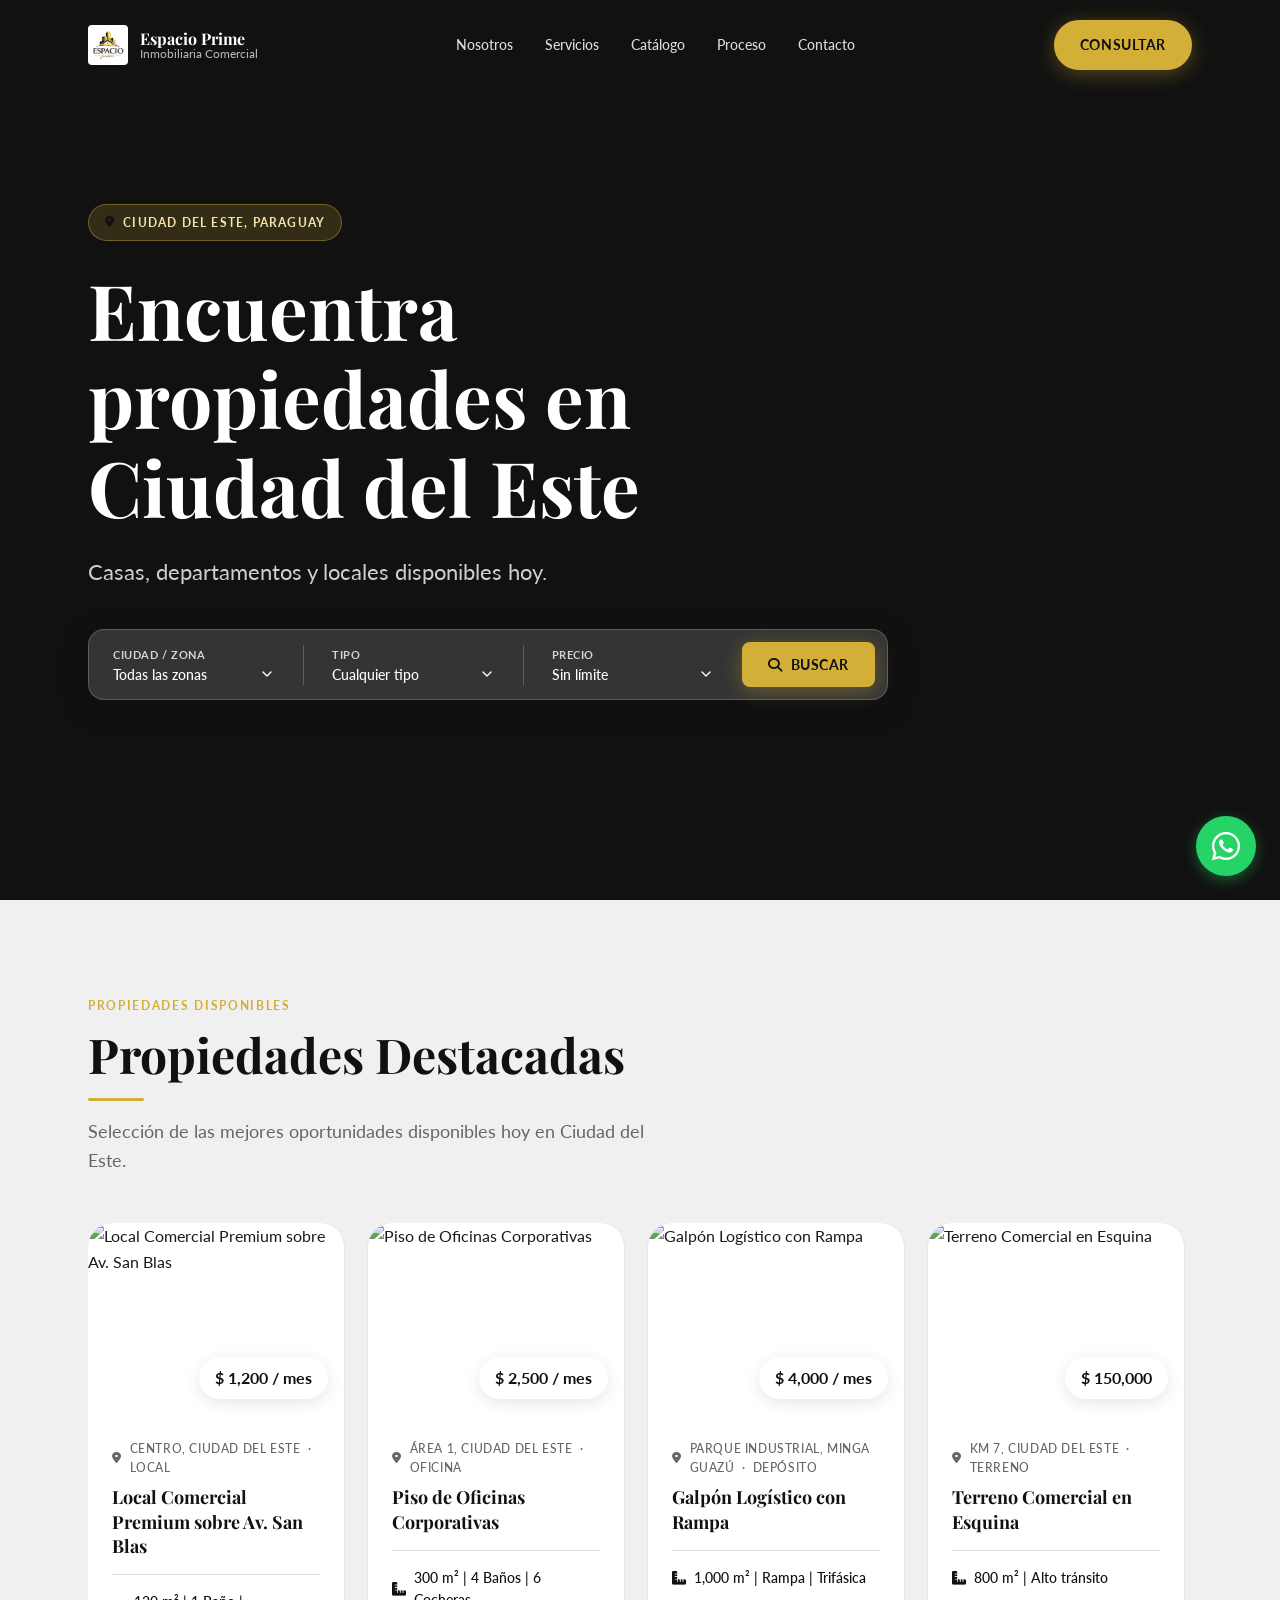
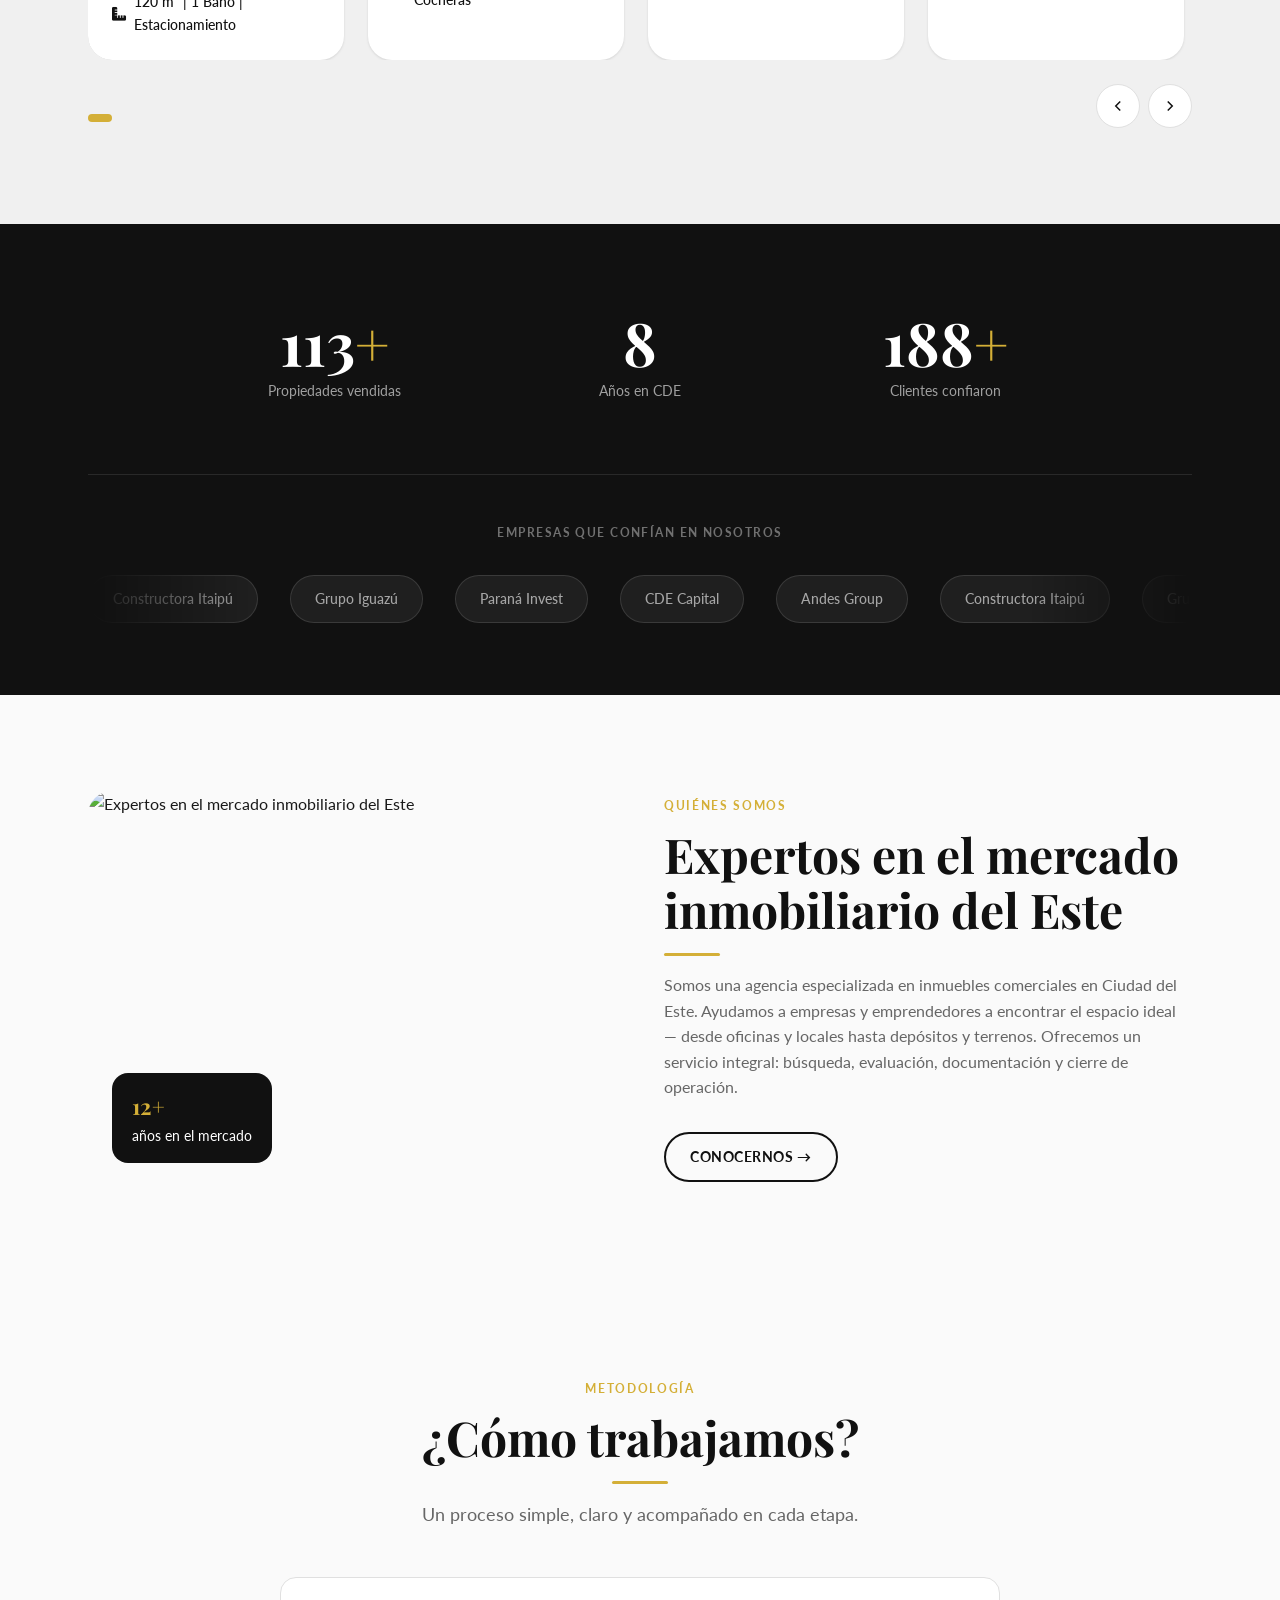
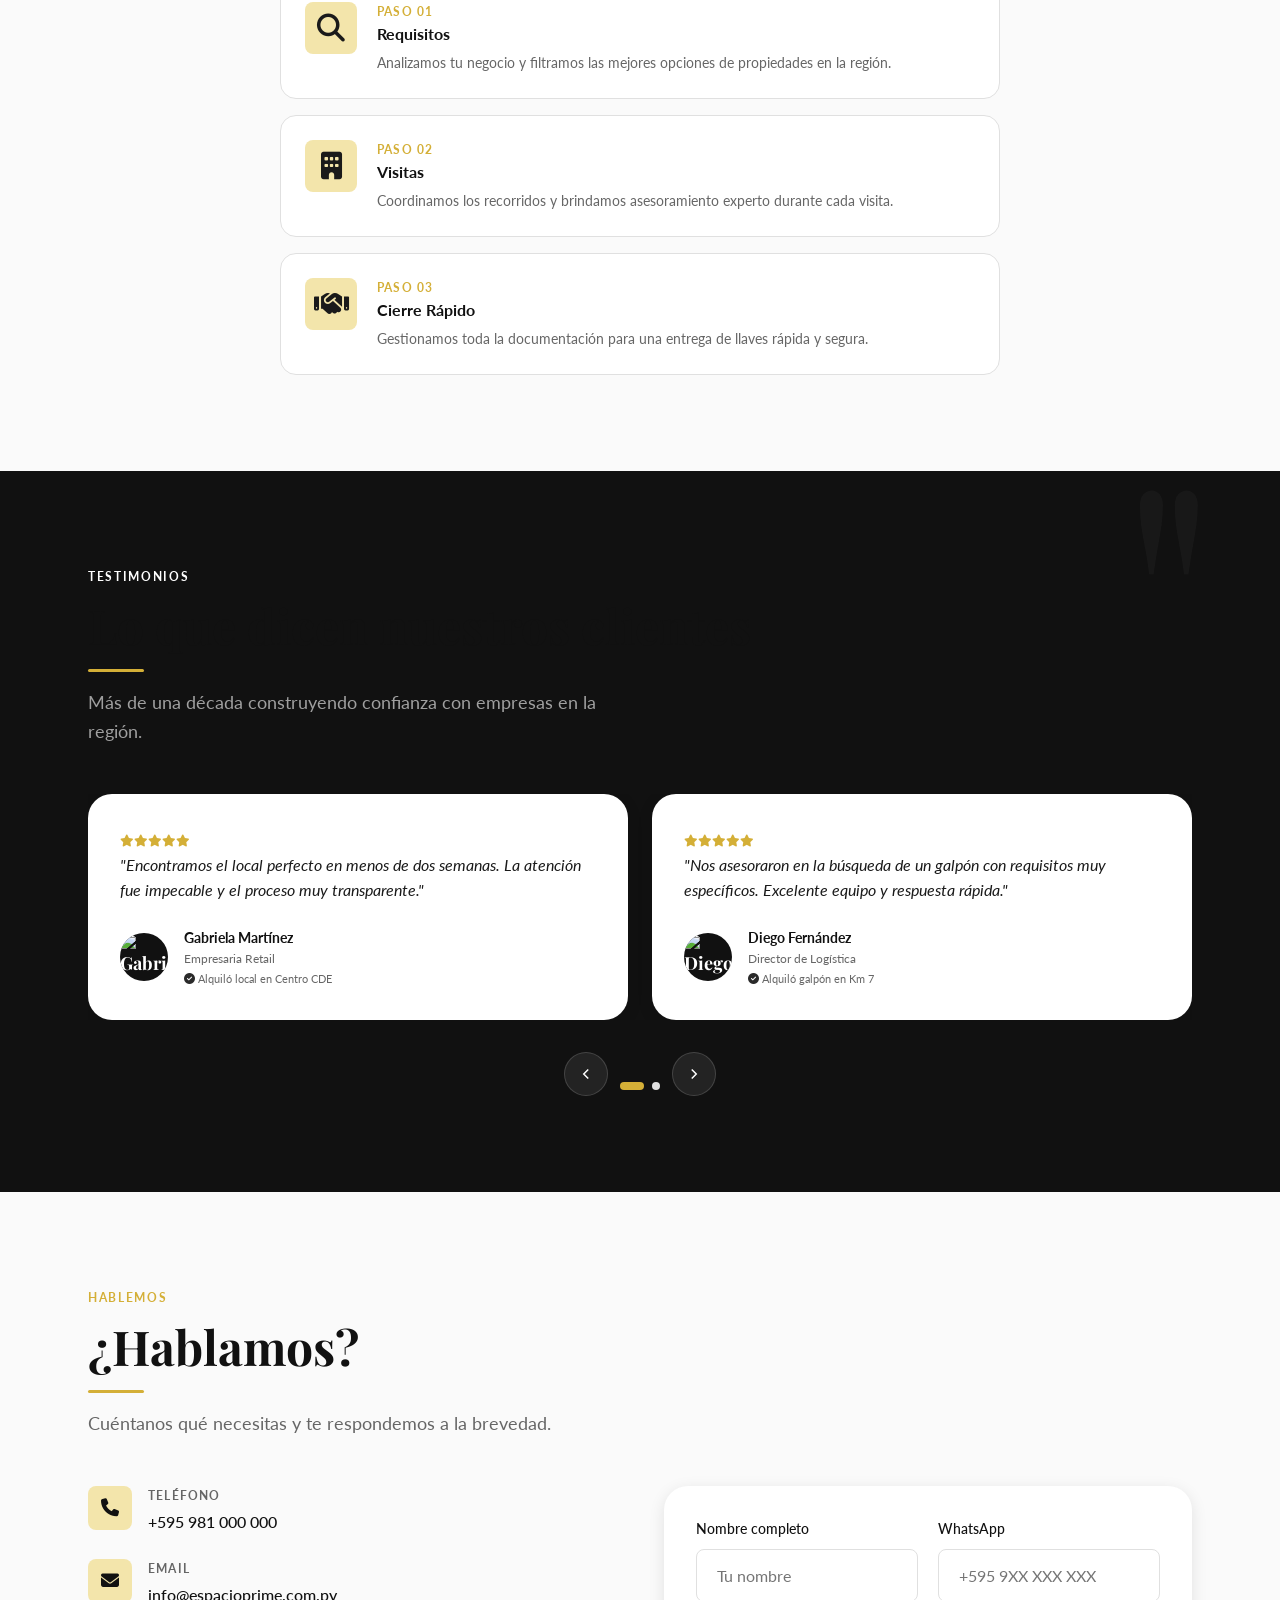
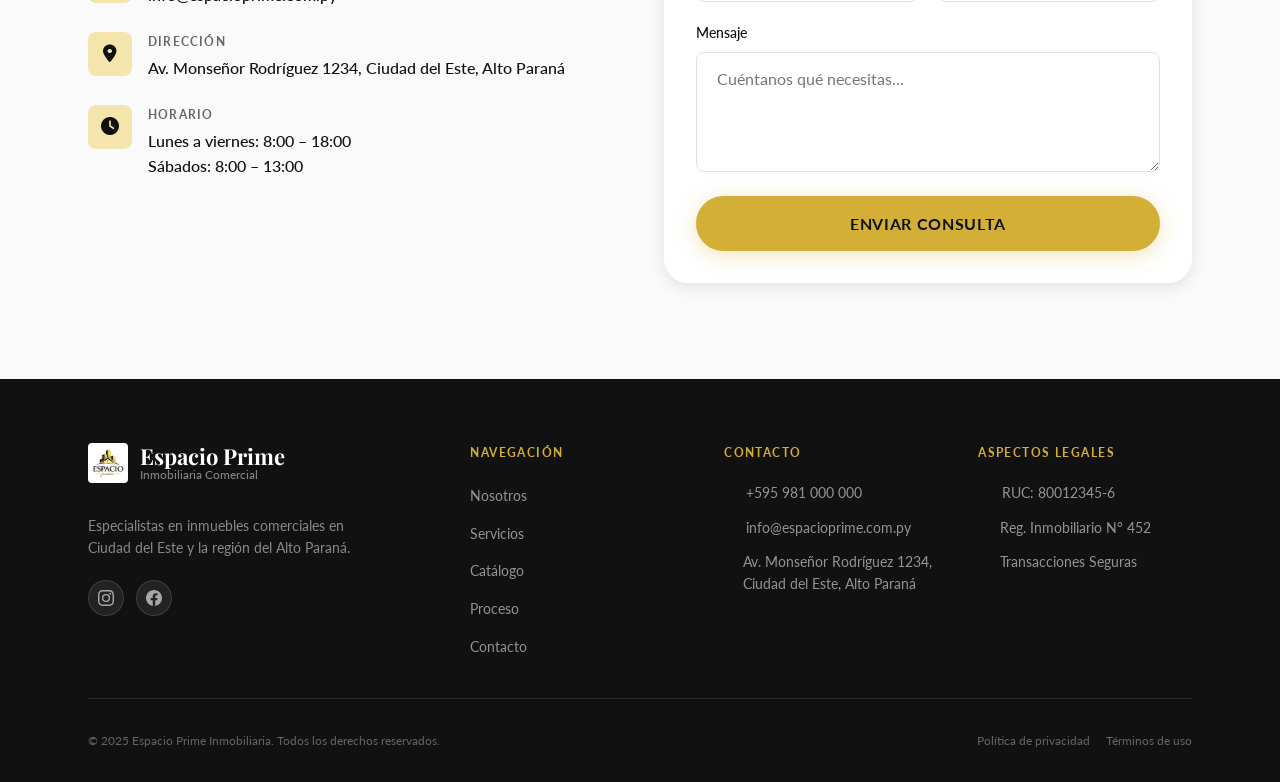
==== index.html @ d2f8a08f "." ====
<!DOCTYPE html>
<html lang="es">

<head>
  <meta charset="UTF-8">
  <meta name="viewport" content="width=device-width, initial-scale=1.0">
  <meta name="description"
    content="Inmobiliaria comercial en Ciudad del Este. Alquiler, venta y asesoría de propiedades comerciales.">
  <meta property="og:type" content="website">
  <meta property="og:locale" content="es_PY">

  <title>Inmobiliaria — Ciudad del Este</title>

  <!-- Styles -->
  <link rel="stylesheet"
    href="https://fonts.googleapis.com/css2?family=Playfair+Display:ital,wght@0,400;0,600;0,700;1,400&family=Lato:wght@300;400;700&display=swap">
  <link rel="stylesheet" href="assets/css/variables.css">
  <link rel="stylesheet" href="assets/css/base.css">
  <link rel="stylesheet" href="assets/css/components.css">
  <link rel="stylesheet" href="assets/css/sections.css">
  <link rel="stylesheet" href="assets/css/responsive.css">
  <!-- Font Awesome -->
  <link rel="stylesheet" href="https://cdnjs.cloudflare.com/ajax/libs/font-awesome/6.4.0/css/all.min.css"
    integrity="sha512-iecdLmaskl7CVkqkXNQ/ZH/XLlvWZOJyj7Yy7tcenmpD1ypASozpmT/E0iPtmFIB46ZmdtAc9eNBvH0H/ZpiBw=="
    crossorigin="anonymous" referrerpolicy="no-referrer" />

</head>

<body>

  <!-- ════════════════════════════════════════
       NAVBAR
       ════════════════════════════════════════ -->
  <header class="navbar" role="banner">
    <div class="container">
      <nav class="navbar__inner" aria-label="Navegación principal">

        <!-- Logo -->
        <a href="index.html" class="navbar__logo" aria-label="Inicio">
          <div class="navbar__logo-mark" data-brand-logo-mark>E</div>
          <div class="navbar__logo-text">
            <span class="navbar__logo-name" data-brand-name>Espacio Prime</span>
            <span class="navbar__logo-tagline" data-brand-tagline>Inmobiliaria Comercial</span>
          </div>
        </a>

        <!-- Desktop links (populated by JS) -->
        <div class="navbar__links" data-nav-links aria-label="Menú"></div>

        <!-- Desktop CTA -->
        <a href="#contacto" class="btn btn-primary navbar__cta" data-nav-cta>
          Consultar
        </a>

        <!-- Hamburger -->
        <button class="navbar__hamburger" aria-label="Abrir menú" aria-expanded="false">
          <span></span>
          <span></span>
          <span></span>
        </button>

      </nav>

      <!-- Mobile menu (populated by JS) -->
      <div class="navbar__mobile" data-nav-mobile role="menu"></div>
    </div>
  </header>


  <!-- ════════════════════════════════════════
       HERO
       ════════════════════════════════════════ -->
  <section class="hero" id="inicio" aria-label="Hero">
    <div class="hero__bg" data-hero-bg></div>
    <div class="hero__overlay"></div>

    <div class="container hero__inner">
      <span class="hero__eyebrow">
        <i class="fas fa-map-marker-alt icon-primary"></i> Ciudad del Este, Paraguay
      </span>
      <h1 class="hero__title" data-hero-headline>
        Propiedades para hacer crecer tu negocio
      </h1>
      <p class="hero__subtitle" data-hero-subtitle>
        Alquiler, venta y asesoría de inmuebles comerciales en Ciudad del Este y la región.
      </p>
      <div class="hero-search-wrapper"
        style="opacity: 0; transform: translateY(30px); animation: heroFadeUp 0.8s var(--ease-out) 0.9s forwards;">

        <!-- Search Box -->
        <form class="hero-search" action="#catalogo">
          <div class="hero-search__group">
            <label for="search-city">Ciudad / Zona</label>
            <select id="search-city" name="city">
              <option value="">Todas las zonas</option>
              <option value="centro">Centro CDE</option>
              <option value="area1">Área 1</option>
              <option value="parana">Paraná Country</option>
            </select>
          </div>
          <div class="hero-search__divider"></div>
          <div class="hero-search__group">
            <label for="search-type">Tipo</label>
            <select id="search-type" name="type">
              <option value="">Cualquier tipo</option>
              <option value="casa">Casas</option>
              <option value="departamento">Departamentos</option>
              <option value="local">Locales</option>
            </select>
          </div>
          <div class="hero-search__divider"></div>
          <div class="hero-search__group">
            <label for="search-price">Precio</label>
            <select id="search-price" name="price">
              <option value="">Sin límite</option>
              <option value="1000">Hasta $1,000</option>
              <option value="5000">Hasta $5,000</option>
            </select>
          </div>
          <button type="submit" class="btn btn-primary hero-search__btn">
            <i class="fas fa-search"></i> Buscar
          </button>
        </form>
      </div>
    </div>

  </section>


  <!-- ════════════════════════════════════════
       CATÁLOGO
       ════════════════════════════════════════ -->
  <section class="section catalog-section" id="catalogo" aria-labelledby="catalog-title">
    <div class="container">

      <div class="section-header" data-reveal>
        <span class="section-eyebrow">Propiedades disponibles</span>
        <h2 id="catalog-title" data-catalog-title>Catálogo de propiedades</h2>
        <div class="divider"></div>
        <p class="section-subtitle" data-catalog-subtitle></p>
      </div>

      <div class="catalog-carousel">
        <div class="catalog-track-wrap">
          <div class="catalog-track" data-catalog-track>
            <!-- Cards injected by JS -->
          </div>
        </div>

        <div class="catalog-nav">
          <div class="carousel-dots" data-catalog-dots></div>
          <div style="display:flex;gap:0.5rem;">
            <button class="carousel-btn" data-catalog-prev aria-label="Anterior">
              <svg viewBox="0 0 24 24" fill="none" stroke="currentColor" stroke-width="2">
                <path d="M15 18l-6-6 6-6" />
              </svg>
            </button>
            <button class="carousel-btn" data-catalog-next aria-label="Siguiente">
              <svg viewBox="0 0 24 24" fill="none" stroke="currentColor" stroke-width="2">
                <path d="M9 18l6-6-6-6" />
              </svg>
            </button>
          </div>
        </div>
      </div>

    </div>
  </section>

  <!-- ════════════════════════════════════════
       STATS + PARTNERS
       ════════════════════════════════════════ -->
  <section class="stats-section" id="stats" aria-label="Estadísticas">
    <div class="container">

      <!-- Stats grid (populated by JS) -->
      <div class="stats-grid" data-stats-grid></div>

      <div class="stats-divider"></div>

      <!-- Partners -->
      <p class="partners-label">Empresas que confían en nosotros</p>
      <div class="partners-wrapper">
        <div class="partners-row" data-partners-row></div>
      </div>

    </div>
  </section>


  <!-- ════════════════════════════════════════
       NOSOTROS
       ════════════════════════════════════════ -->
  <section class="section about-section" id="nosotros" aria-labelledby="about-title">
    <div class="container">
      <div class="about-grid">

        <!-- Image -->
        <div data-reveal="fade-left">
          <div class="about__image-wrap">
            <img src="" alt="Oficina Espacio Prime" class="about__image" data-about-image loading="lazy">
            <div class="about__image-badge">
              <strong data-stat-years>12+</strong>
              años en el mercado
            </div>
          </div>
        </div>

        <!-- Content -->
        <div class="about__content" data-reveal="fade-right">
          <span class="section-eyebrow">Quiénes somos</span>
          <h2 id="about-title" data-about-title>Expertos en el mercado inmobiliario del Este</h2>
          <div class="divider"></div>
          <p class="about__body" data-about-body></p>
          <a href="#contacto" class="btn btn-ghost">Conocernos →</a>
        </div>

      </div>
    </div>
  </section>



  <!-- ════════════════════════════════════════
       PROCESO
       ════════════════════════════════════════ -->
  <section class="section process-section" id="proceso" aria-labelledby="process-title">
    <div class="container">

      <div class="section-header section-header--center" data-reveal>
        <span class="section-eyebrow">Metodología</span>
        <h2 id="process-title" data-process-title>¿Cómo trabajamos?</h2>
        <div class="divider"></div>
        <p class="section-subtitle" data-process-subtitle></p>
      </div>

      <!-- Steps grid (populated by JS) -->
      <div class="process-grid" data-process-grid></div>

    </div>
  </section>


  <!-- ════════════════════════════════════════
       TESTIMONIOS
       ════════════════════════════════════════ -->
  <section class="section testimonials-section" id="testimonios" aria-labelledby="testimonials-title">
    <div class="container">

      <div class="section-header" data-reveal>
        <span class="section-eyebrow">Testimonios</span>
        <h2 id="testimonials-title">Lo que dicen nuestros clientes</h2>
        <div class="divider"></div>
        <p class="section-subtitle" style="color:rgba(255,255,255,0.6);">Más de una década construyendo confianza con
          empresas en la región.</p>
      </div>

      <div class="testimonials-track-wrap">
        <div class="testimonials-track" data-testimonials-track>
          <!-- Cards injected by JS -->
        </div>
      </div>

      <div class="testimonials-nav">
        <button class="carousel-btn" data-testimonials-prev aria-label="Anterior">
          <svg viewBox="0 0 24 24" fill="none" stroke="currentColor" stroke-width="2">
            <path d="M15 18l-6-6 6-6" />
          </svg>
        </button>
        <div class="carousel-dots" data-testimonials-dots></div>
        <button class="carousel-btn" data-testimonials-next aria-label="Siguiente">
          <svg viewBox="0 0 24 24" fill="none" stroke="currentColor" stroke-width="2">
            <path d="M9 18l6-6-6-6" />
          </svg>
        </button>
      </div>

    </div>
  </section>


  <!-- ════════════════════════════════════════
       CONTACTO
       ════════════════════════════════════════ -->
  <section class="section contact-section" id="contacto" aria-labelledby="contact-title">
    <div class="container">

      <div class="section-header" data-reveal>
        <span class="section-eyebrow">Hablemos</span>
        <h2 id="contact-title" data-contact-title>¿Hablamos?</h2>
        <div class="divider"></div>
        <p class="section-subtitle" data-contact-subtitle></p>
      </div>

      <div class="contact-grid">

        <!-- Info -->
        <div class="contact-info" data-reveal="fade-left">
          <div class="contact-item">
            <div class="contact-item__icon"><i class="fas fa-phone icon-primary"></i></div>
            <div>
              <p class="contact-item__label">Teléfono</p>
              <p class="contact-item__value">
                <a href="#" data-contact-phone-link data-contact-phone></a>
              </p>
            </div>
          </div>

          <div class="contact-item">
            <div class="contact-item__icon"><i class="fas fa-envelope icon-primary"></i></div>
            <div>
              <p class="contact-item__label">Email</p>
              <p class="contact-item__value">
                <a href="#" data-contact-email-link data-contact-email></a>
              </p>
            </div>
          </div>

          <div class="contact-item">
            <div class="contact-item__icon"><i class="fas fa-map-marker-alt icon-primary"></i></div>
            <div>
              <p class="contact-item__label">Dirección</p>
              <p class="contact-item__value">
                <a href="#" data-contact-map-link target="_blank" rel="noopener" data-contact-address></a>
              </p>
            </div>
          </div>

          <div class="contact-item">
            <div class="contact-item__icon"><i class="fas fa-clock icon-primary"></i></div>
            <div>
              <p class="contact-item__label">Horario</p>
              <p class="contact-item__value">Lunes a viernes: 8:00 – 18:00<br>Sábados: 8:00 – 13:00</p>
            </div>
          </div>
        </div>

        <!-- Form -->
        <div data-reveal="fade-right">
          <form class="contact-form" data-contact-form action="#" method="POST">
            <div class="contact-form__grid">
              <div class="form-group">
                <label class="form-label" for="contact-name">Nombre completo</label>
                <input class="form-input" type="text" id="contact-name" name="name" placeholder="Tu nombre" required
                  autocomplete="name">
              </div>
              <div class="form-group">
                <label class="form-label" for="contact-phone">WhatsApp</label>
                <input class="form-input" type="tel" id="contact-phone" name="phone" placeholder="+595 9XX XXX XXX"
                  required autocomplete="tel">
              </div>
            </div>

            <div class="form-group" style="margin-bottom:var(--space-6);">
              <label class="form-label" for="contact-message">Mensaje</label>
              <textarea class="form-input form-textarea" id="contact-message" name="message"
                placeholder="Cuéntanos qué necesitas..." required></textarea>
            </div>

            <button type="submit" class="btn btn-primary btn-lg" style="width:100%;justify-content:center;">
              Enviar consulta
            </button>
          </form>
        </div>

      </div>
    </div>
  </section>


  <!-- ════════════════════════════════════════
       FOOTER
       ════════════════════════════════════════ -->
  <footer class="footer" role="contentinfo">
    <div class="container">

      <div class="footer__top">

        <!-- Brand -->
        <div class="footer__brand">
          <a href="index.html" class="navbar__logo" style="margin-bottom:var(--space-4);display:inline-flex;">
            <div class="navbar__logo-mark" data-brand-logo-mark style="background:var(--color-white); padding: 4px;">E
            </div>
            <div class="navbar__logo-text">
              <span class="navbar__logo-name" data-brand-name></span>
              <span class="navbar__logo-tagline" data-brand-tagline></span>
            </div>
          </a>
          <p class="footer__desc">Especialistas en inmuebles comerciales en Ciudad del Este y la región del Alto Paraná.
          </p>

          <!-- Social -->
          <div class="footer__social">
            <a href="#" class="footer__social-link" data-social-instagram aria-label="Instagram" target="_blank"
              rel="noopener">
              <svg viewBox="0 0 24 24" fill="currentColor">
                <path
                  d="M12 2.163c3.204 0 3.584.012 4.85.07 3.252.148 4.771 1.691 4.919 4.919.058 1.265.069 1.645.069 4.849 0 3.205-.012 3.584-.069 4.849-.149 3.225-1.664 4.771-4.919 4.919-1.266.058-1.644.07-4.85.07-3.204 0-3.584-.012-4.849-.07-3.26-.149-4.771-1.699-4.919-4.92-.058-1.265-.07-1.644-.07-4.849 0-3.204.013-3.583.07-4.849.149-3.227 1.664-4.771 4.919-4.919 1.266-.057 1.645-.069 4.849-.069zM12 0C8.741 0 8.333.014 7.053.072 2.695.272.273 2.69.073 7.052.014 8.333 0 8.741 0 12c0 3.259.014 3.668.072 4.948.2 4.358 2.618 6.78 6.98 6.98C8.333 23.986 8.741 24 12 24c3.259 0 3.668-.014 4.948-.072 4.354-.2 6.782-2.618 6.979-6.98.059-1.28.073-1.689.073-4.948 0-3.259-.014-3.667-.072-4.947-.196-4.354-2.617-6.78-6.979-6.98C15.668.014 15.259 0 12 0zm0 5.838a6.162 6.162 0 100 12.324 6.162 6.162 0 000-12.324zM12 16a4 4 0 110-8 4 4 0 010 8zm6.406-11.845a1.44 1.44 0 100 2.881 1.44 1.44 0 000-2.881z" />
              </svg>
            </a>
            <a href="#" class="footer__social-link" data-social-facebook aria-label="Facebook" target="_blank"
              rel="noopener">
              <svg viewBox="0 0 24 24" fill="currentColor">
                <path
                  d="M24 12.073c0-6.627-5.373-12-12-12s-12 5.373-12 12c0 5.99 4.388 10.954 10.125 11.854v-8.385H7.078v-3.47h3.047V9.43c0-3.007 1.792-4.669 4.533-4.669 1.312 0 2.686.235 2.686.235v2.953H15.83c-1.491 0-1.956.925-1.956 1.874v2.25h3.328l-.532 3.47h-2.796v8.385C19.612 23.027 24 18.062 24 12.073z" />
              </svg>
            </a>
            <a href="#" class="footer__social-link" data-social-linkedin aria-label="LinkedIn" target="_blank"
              rel="noopener">
              <svg viewBox="0 0 24 24" fill="currentColor">
                <path
                  d="M20.447 20.452h-3.554v-5.569c0-1.328-.027-3.037-1.852-3.037-1.853 0-2.136 1.445-2.136 2.939v5.667H9.351V9h3.414v1.561h.046c.477-.9 1.637-1.85 3.37-1.85 3.601 0 4.267 2.37 4.267 5.455v6.286zM5.337 7.433a2.062 2.062 0 01-2.063-2.065 2.064 2.064 0 112.063 2.065zm1.782 13.019H3.555V9h3.564v11.452zM22.225 0H1.771C.792 0 0 .774 0 1.729v20.542C0 23.227.792 24 1.771 24h20.451C23.2 24 24 23.227 24 22.271V1.729C24 .774 23.2 0 22.222 0h.003z" />
              </svg>
            </a>
          </div>
        </div>

        <!-- Navigation -->
        <div>
          <p class="footer__heading">Navegación</p>
          <ul class="footer__links" data-nav-links-footer>
            <li><a href="#nosotros" class="footer__link">Nosotros</a></li>
            <li><a href="#servicios" class="footer__link">Servicios</a></li>
            <li><a href="#catalogo" class="footer__link">Catálogo</a></li>
            <li><a href="#proceso" class="footer__link">Proceso</a></li>
            <li><a href="#contacto" class="footer__link">Contacto</a></li>
          </ul>
        </div>

        <!-- Contact -->
        <div>
          <p class="footer__heading">Contacto</p>
          <p class="footer__contact-item"><i class="fas fa-phone icon-primary"></i> <span data-footer-phone></span></p>
          <p class="footer__contact-item"><i class="fas fa-envelope icon-primary"></i> <span data-footer-email></span>
          </p>
          <p class="footer__contact-item"><i class="fas fa-map-marker-alt icon-primary"></i> <a
              href="https://maps.google.com/?q=Ciudad+del+Este+Paraguay" target="_blank"
              style="color:inherit;text-decoration:none;"><span data-footer-address></span></a></p>
        </div>

        <!-- Trust Signals -->
        <div>
          <p class="footer__heading">Aspectos Legales</p>
          <p class="footer__contact-item"><i class="fas fa-id-card icon-primary"></i> RUC: 80012345-6</p>
          <p class="footer__contact-item"><i class="fas fa-certificate icon-primary"></i> Reg. Inmobiliario N° 452</p>
          <p class="footer__contact-item"><i class="fas fa-shield-alt icon-primary"></i> Transacciones Seguras</p>
        </div>

      </div>

      <!-- Bottom bar -->
      <div class="footer__bottom">
        <p class="footer__copy" data-footer-copy>© 2025 Espacio Prime Inmobiliaria. Todos los derechos reservados.</p>
        <div class="footer__legal" data-footer-legal>
          <a href="#">Política de privacidad</a>
          <a href="#">Términos de uso</a>
        </div>
      </div>

    </div>
  </footer>


  <!-- FAB WhatsApp -->
  <a href="https://wa.me/595900000000" class="fab-whatsapp" target="_blank" rel="noopener"
    aria-label="Contactar por WhatsApp">
    <i class="fab fa-whatsapp"></i>
  </a>

  <!-- Scripts (order matters) -->
  <script src="https://unpkg.com/lenis@1.1.20/dist/lenis.min.js"></script>
  <script src="config/site-config.js"></script>
  <script src="assets/js/config-injector.js"></script>
  <script src="assets/js/navbar.js"></script>
  <script src="assets/js/carousel.js"></script>
  <script src="assets/js/scroll-reveal.js"></script>
  <script src="assets/js/counter.js"></script>
  <script src="assets/js/faq.js"></script>
  <script src="assets/js/whatsapp.js"></script>
  <script src="assets/js/main.js"></script>

</body>

</html>
---- assets/css/variables.css ----
/* ═══════════════════════════════════════════════════════
   variables.css — Design tokens / Custom properties
   ═══════════════════════════════════════════════════════ */

:root {
  /* ── Palette ── */
  --color-bg: #FAFAFA;
  --color-surface: #FFFFFF;
  --color-surface-2: #F0F0F0;
  --color-primary: #111111;
  /* elegant graphite/black */
  --color-primary-mid: #2A2A2A;
  --color-accent: #D4AF37;
  /* classic gold */
  --color-accent-light: #F3E5AB;
  /* pale gold */
  --color-text: #1A1A1A;
  --color-text-muted: #666666;
  --color-border: #E0E0E0;
  --color-white: #FFFFFF;
  --color-overlay: rgba(17, 17, 17, 0.72);

  /* ── Typography ── */
  --font-display: 'Playfair Display', serif;
  /* formal & elegant */
  --font-body: 'Lato', sans-serif;

  --text-xs: 0.75rem;
  --text-sm: 0.875rem;
  --text-base: 1rem;
  --text-lg: 1.125rem;
  --text-xl: 1.375rem;
  --text-2xl: 1.75rem;
  --text-3xl: 2.25rem;
  --text-4xl: 3rem;
  --text-5xl: 3.75rem;
  --text-6xl: 5rem;

  --weight-regular: 400;
  --weight-medium: 500;
  --weight-bold: 700;

  --leading-tight: 1.15;
  --leading-snug: 1.35;
  --leading-normal: 1.6;

  /* ── Spacing ── */
  --space-1: 0.25rem;
  --space-2: 0.5rem;
  --space-3: 0.75rem;
  --space-4: 1rem;
  --space-5: 1.25rem;
  --space-6: 1.5rem;
  --space-8: 2rem;
  --space-10: 2.5rem;
  --space-12: 3rem;
  --space-16: 4rem;
  --space-20: 5rem;
  --space-24: 6rem;
  --space-32: 8rem;

  /* ── Layout ── */
  --container-max: 1200px;
  --container-pad: var(--space-6);
  --section-pad: var(--space-20);

  /* ── Radius ── */
  --radius-sm: 4px;
  --radius-md: 8px;
  --radius-lg: 16px;
  --radius-xl: 24px;
  --radius-full: 9999px;

  /* ── Shadows ── */
  --shadow-sm: 0 1px 3px rgba(0, 0, 0, 0.08), 0 1px 2px rgba(0, 0, 0, 0.04);
  --shadow-md: 0 4px 16px rgba(0, 0, 0, 0.10);
  --shadow-lg: 0 12px 40px rgba(0, 0, 0, 0.14);
  --shadow-xl: 0 24px 64px rgba(0, 0, 0, 0.18);

  /* ── Transitions ── */
  --ease-out: cubic-bezier(0.22, 1, 0.36, 1);
  --ease-in-out: cubic-bezier(0.65, 0, 0.35, 1);
  --duration-fast: 180ms;
  --duration-normal: 350ms;
  --duration-slow: 600ms;

  /* ── Z-index ── */
  --z-base: 1;
  --z-above: 10;
  --z-nav: 100;
  --z-modal: 200;
  --z-toast: 300;
}

/* ── Icon styles ── */
.icon-primary {
  color: var(--color-primary);
}
---- assets/css/base.css ----
/* ═══════════════════════════════════════════════════════
   base.css — Reset & tipografía global
   ═══════════════════════════════════════════════════════ */

/* ── Google Fonts ── */
@import url('https://fonts.googleapis.com/css2?family=Playfair+Display:ital,wght@0,400;0,600;0,700;1,400;1,600&family=DM+Sans:wght@300;400;500;700&display=swap');

/* ── Reset ── */
*,
*::before,
*::after {
  box-sizing: border-box;
  margin: 0;
  padding: 0;
}

html {
  font-size: 16px;
  -webkit-text-size-adjust: 100%;
}

/* ── Lenis Smooth Scroll base styles ── */
html.lenis,
html.lenis body {
  height: auto;
}

.lenis.lenis-smooth {
  scroll-behavior: auto !important;
}

.lenis.lenis-smooth [data-lenis-prevent] {
  overscroll-behavior: contain;
}

.lenis.lenis-stopped {
  overflow: hidden;
}

body {
  font-family: var(--font-body);
  font-size: var(--text-base);
  font-weight: var(--weight-regular);
  line-height: var(--leading-normal);
  color: var(--color-text);
  background-color: var(--color-bg);
  overflow-x: hidden;
  -webkit-font-smoothing: antialiased;
  -moz-osx-font-smoothing: grayscale;
}

img,
video {
  max-width: 100%;
  height: auto;
  display: block;
}

a {
  color: inherit;
  text-decoration: none;
}

ul,
ol {
  list-style: none;
}

button {
  cursor: pointer;
  border: none;
  background: none;
  font-family: inherit;
}

input,
textarea,
select {
  font-family: inherit;
  font-size: inherit;
}

/* ── Typography scale ── */
h1,
h2,
h3,
h4,
h5,
h6 {
  font-family: var(--font-display);
  font-weight: var(--weight-bold);
  line-height: var(--leading-tight);
  color: var(--color-primary);
}

h1 {
  font-size: clamp(var(--text-3xl), 6vw, var(--text-6xl));
}

h2 {
  font-size: clamp(var(--text-2xl), 4vw, var(--text-4xl));
}

h3 {
  font-size: clamp(var(--text-xl), 3vw, var(--text-2xl));
}

h4 {
  font-size: var(--text-xl);
}

p {
  color: var(--color-text-muted);
  line-height: var(--leading-normal);
}

/* ── Container ── */
.container {
  width: 100%;
  max-width: var(--container-max);
  margin-inline: auto;
  padding-inline: var(--container-pad);
}

/* ── Section spacing ── */
.section {
  padding-block: var(--section-pad);
}

/* ── Divider ── */
.divider {
  width: 56px;
  height: 3px;
  background: var(--color-accent);
  border-radius: var(--radius-full);
  margin-block: var(--space-4);
}

/* ── Scroll reveal base ── */
[data-reveal] {
  opacity: 0;
  transform: translateY(32px);
  transition: opacity var(--duration-slow) var(--ease-out),
    transform var(--duration-slow) var(--ease-out);
}

[data-reveal].revealed {
  opacity: 1;
  transform: translateY(0);
}

[data-reveal="fade-left"] {
  transform: translateX(-32px);
}

[data-reveal="fade-right"] {
  transform: translateX(32px);
}

[data-reveal="fade-left"].revealed,
[data-reveal="fade-right"].revealed {
  transform: translateX(0);
}

[data-reveal="zoom"] {
  transform: scale(0.94);
}

[data-reveal="zoom"].revealed {
  transform: scale(1);
}

/* ── Delay helpers ── */
[data-delay="1"] {
  transition-delay: 100ms;
}

[data-delay="2"] {
  transition-delay: 200ms;
}

[data-delay="3"] {
  transition-delay: 300ms;
}

[data-delay="4"] {
  transition-delay: 400ms;
}

[data-delay="5"] {
  transition-delay: 500ms;
}

/* ── Selection ── */
::selection {
  background: var(--color-accent-light);
  color: var(--color-primary);
}
---- assets/css/components.css ----
/* ═══════════════════════════════════════════════════════
   components.css — Botones, cards, badges, inputs
   ═══════════════════════════════════════════════════════ */

/* ── Buttons ── */
.btn {
  display: inline-flex;
  align-items: center;
  gap: var(--space-2);
  padding: var(--space-3) var(--space-6);
  border-radius: var(--radius-full);
  font-family: var(--font-body);
  font-size: var(--text-sm);
  font-weight: var(--weight-bold);
  letter-spacing: 0.04em;
  text-transform: uppercase;
  transition: all var(--duration-normal) var(--ease-out);
  cursor: pointer;
  border: 2px solid transparent;
  white-space: nowrap;
  text-decoration: none;
}

.btn-primary {
  background: var(--color-accent);
  color: var(--color-primary);
  border-color: var(--color-accent);
  box-shadow: 0 4px 20px rgba(212, 175, 55, 0.35);
}

.btn-primary:hover {
  background: #b8954e;
  border-color: #b8954e;
  box-shadow: 0 8px 32px rgba(212, 175, 55, 0.5);
  transform: translateY(-2px);
}

.btn-primary:active {
  transform: translateY(0);
}

.btn-outline {
  background: transparent;
  color: var(--color-white);
  border-color: rgba(255, 255, 255, 0.6);
}

.btn-outline:hover {
  background: rgba(255, 255, 255, 0.12);
  border-color: var(--color-white);
  transform: translateY(-2px);
}

.btn-ghost {
  background: transparent;
  color: var(--color-primary);
  border-color: var(--color-primary);
}

.btn-ghost:hover {
  background: var(--color-primary);
  color: var(--color-white);
  transform: translateY(-2px);
}

.btn-lg {
  padding: var(--space-4) var(--space-8);
  font-size: var(--text-base);
}

/* ── Badge ── */
.badge {
  display: inline-block;
  padding: var(--space-1) var(--space-3);
  border-radius: var(--radius-full);
  font-size: var(--text-xs);
  font-weight: var(--weight-bold);
  letter-spacing: 0.08em;
  text-transform: uppercase;
}

.badge-accent {
  background: var(--color-accent-light);
  color: var(--color-primary);
}

.badge-primary {
  background: var(--color-primary);
  color: var(--color-white);
}

/* ── Card ── */
.card {
  background: var(--color-surface);
  border-radius: var(--radius-xl);
  overflow: hidden;
  box-shadow: var(--shadow-sm);
  transition: box-shadow var(--duration-normal) var(--ease-out),
    transform var(--duration-normal) var(--ease-out);
}

.card:hover {
  box-shadow: var(--shadow-lg);
  transform: translateY(-6px);
}

.card__image {
  width: 100%;
  aspect-ratio: 4/3;
  object-fit: cover;
  transition: transform var(--duration-slow) var(--ease-out);
}

.card:hover .card__image {
  transform: scale(1.05);
}

/* ── Partners auto-scroll ── */
.partners-wrapper {
  overflow: hidden;
  width: 100%;
  mask-image: linear-gradient(to right, transparent 0%, black 15%, black 85%, transparent 100%);
  -webkit-mask-image: linear-gradient(to right, transparent 0%, black 15%, black 85%, transparent 100%);
  padding: var(--space-2) 0;
}

.partners-row {
  display: flex;
  flex-wrap: nowrap;
  gap: var(--space-8);
  width: max-content;
  animation: scroll-logos 30s linear infinite;
}

.partners-row:hover {
  animation-play-state: paused;
}

.partner-pill {
  flex: 0 0 auto;
}

@keyframes scroll-logos {
  0% {
    transform: translateX(0);
  }

  100% {
    transform: translateX(-50%);
  }
}

.card__image-wrap {
  overflow: hidden;
  position: relative;
}

.card__price-badge {
  position: absolute;
  bottom: var(--space-4);
  right: var(--space-4);
  background: var(--color-white);
  color: var(--color-primary);
  padding: var(--space-2) var(--space-4);
  border-radius: var(--radius-full);
  font-weight: var(--weight-bold);
  font-size: var(--text-base);
  box-shadow: var(--shadow-md);
  z-index: 2;
}

.card__body {
  padding: var(--space-6);
}

.card__meta {
  font-size: var(--text-xs);
  color: var(--color-text-muted);
  font-weight: var(--weight-medium);
  margin-bottom: var(--space-2);
  text-transform: uppercase;
  letter-spacing: 0.05em;
  display: flex;
  align-items: center;
  gap: var(--space-2);
}

.card__title {
  font-size: var(--text-lg);
  color: var(--color-primary);
  margin-bottom: var(--space-4);
  line-height: var(--leading-snug);
}

.card__specs {
  font-size: var(--text-sm);
  color: var(--color-primary);
  font-weight: var(--weight-medium);
  margin-top: var(--space-4);
  padding-top: var(--space-4);
  border-top: 1px solid var(--color-border);
  display: flex;
  align-items: center;
  gap: var(--space-2);
}

/* ── Stat card ── */
.stat-card {
  text-align: center;
  padding: var(--space-6) var(--space-4);
}

.stat-card__number {
  font-family: var(--font-display);
  font-size: clamp(var(--text-3xl), 5vw, var(--text-5xl));
  font-weight: var(--weight-bold);
  color: var(--color-primary);
  line-height: 1;
  display: block;
}

.stat-card__suffix {
  color: var(--color-accent);
}

.stat-card__label {
  font-size: var(--text-sm);
  color: var(--color-text-muted);
  margin-top: var(--space-2);
}

/* ── Step card ── */
.step-card {
  display: flex;
  gap: var(--space-5);
  padding: var(--space-6);
  background: var(--color-surface);
  border-radius: var(--radius-lg);
  border: 1px solid var(--color-border);
  transition: border-color var(--duration-normal) var(--ease-out),
    box-shadow var(--duration-normal) var(--ease-out);
}

.step-card:hover {
  border-color: var(--color-accent);
  box-shadow: var(--shadow-md);
}

.step-card__icon {
  font-size: var(--text-2xl);
  flex-shrink: 0;
  width: 52px;
  height: 52px;
  display: flex;
  align-items: center;
  justify-content: center;
  background: var(--color-accent-light);
  border-radius: var(--radius-md);
}

.step-card__number {
  font-size: var(--text-xs);
  font-weight: var(--weight-bold);
  color: var(--color-accent);
  letter-spacing: 0.1em;
  text-transform: uppercase;
  margin-bottom: var(--space-1);
}

.step-card__title {
  font-size: var(--text-base);
  font-weight: var(--weight-bold);
  color: var(--color-primary);
  margin-bottom: var(--space-2);
  font-family: var(--font-body);
}

.step-card__text {
  font-size: var(--text-sm);
  color: var(--color-text-muted);
}

/* ── Testimonial card ── */
.testimonial-card {
  background: var(--color-surface);
  border-radius: var(--radius-xl);
  padding: var(--space-8);
  box-shadow: var(--shadow-md);
  position: relative;
}

.testimonial-card__quote {
  font-family: var(--font-display);
  font-size: var(--text-4xl);
  color: var(--color-accent);
  line-height: 1;
  margin-bottom: var(--space-4);
}

.testimonial-card__text {
  font-size: var(--text-base);
  color: var(--color-text);
  line-height: var(--leading-normal);
  font-style: italic;
  margin-bottom: var(--space-6);
}

.testimonial-card__author {
  display: flex;
  align-items: center;
  gap: var(--space-4);
}

.testimonial-card__avatar {
  width: 48px;
  height: 48px;
  border-radius: var(--radius-full);
  background: var(--color-primary);
  display: flex;
  align-items: center;
  justify-content: center;
  font-size: var(--text-lg);
  color: var(--color-white);
  font-family: var(--font-display);
  font-weight: var(--weight-bold);
  flex-shrink: 0;
  overflow: hidden;
}

.testimonial-card__avatar img {
  width: 100%;
  height: 100%;
  object-fit: cover;
}

.testimonial-card__name {
  font-weight: var(--weight-bold);
  font-size: var(--text-sm);
  color: var(--color-primary);
}

.testimonial-card__role {
  font-size: var(--text-xs);
  color: var(--color-text-muted);
}

/* ── Partner pill ── */
.partner-pill {
  display: flex;
  align-items: center;
  justify-content: center;
  gap: var(--space-2);
  padding: var(--space-3) var(--space-6);
  background: var(--color-surface);
  border: 1px solid var(--color-border);
  border-radius: var(--radius-full);
  font-size: var(--text-sm);
  font-weight: var(--weight-medium);
  color: var(--color-text-muted);
  white-space: nowrap;
  transition: border-color var(--duration-normal),
    color var(--duration-normal);
}

.partner-pill:hover {
  border-color: var(--color-accent);
  color: var(--color-primary);
}

/* ── Form inputs ── */
.form-group {
  display: flex;
  flex-direction: column;
  gap: var(--space-2);
}

.form-label {
  font-size: var(--text-sm);
  font-weight: var(--weight-medium);
  color: var(--color-primary);
}

.form-input,
.form-textarea,
.form-select {
  width: 100%;
  padding: var(--space-4) var(--space-5);
  border: 1.5px solid var(--color-border);
  border-radius: var(--radius-md);
  background: var(--color-surface);
  color: var(--color-text);
  font-size: var(--text-base);
  transition: border-color var(--duration-fast) var(--ease-out),
    box-shadow var(--duration-fast) var(--ease-out);
  outline: none;
}

.form-input:focus,
.form-textarea:focus,
.form-select:focus {
  border-color: var(--color-accent);
  box-shadow: 0 0 0 3px rgba(212, 175, 55, 0.2);
}

.form-textarea {
  resize: vertical;
  min-height: 120px;
}

/* ── Carousel nav buttons ── */
.carousel-btn {
  width: 44px;
  height: 44px;
  border-radius: var(--radius-full);
  background: var(--color-surface);
  border: 1.5px solid var(--color-border);
  display: flex;
  align-items: center;
  justify-content: center;
  cursor: pointer;
  transition: all var(--duration-normal) var(--ease-out);
  color: var(--color-primary);
}

.carousel-btn:hover {
  background: var(--color-primary);
  color: var(--color-white);
  border-color: var(--color-primary);
}

.carousel-btn svg {
  width: 18px;
  height: 18px;
}

/* ── Dots ── */
.carousel-dots {
  display: flex;
  gap: var(--space-2);
  justify-content: center;
  margin-top: var(--space-6);
}

.carousel-dot {
  width: 8px;
  height: 8px;
  border-radius: var(--radius-full);
  background: var(--color-border);
  cursor: pointer;
  transition: all var(--duration-normal) var(--ease-out);
  border: none;
  padding: 0;
}

.carousel-dot.active {
  width: 24px;
  background: var(--color-accent);
}

/* ── Section header ── */
.section-header {
  margin-bottom: var(--space-12);
}

.section-header--center {
  text-align: center;
}

.section-header--center .divider {
  margin-inline: auto;
}

.section-eyebrow {
  font-size: var(--text-xs);
  font-weight: var(--weight-bold);
  letter-spacing: 0.14em;
  text-transform: uppercase;
  color: var(--color-accent);
  margin-bottom: var(--space-3);
  display: block;
}

.section-title {
  margin-bottom: var(--space-4);
}

.section-subtitle {
  font-size: var(--text-lg);
  color: var(--color-text-muted);
  max-width: 560px;
}

.section-header--center .section-subtitle {
  margin-inline: auto;
}

/* ── FAB WhatsApp ── */
.fab-whatsapp {
  position: fixed;
  bottom: var(--space-6);
  right: var(--space-6);
  background: #25D366;
  color: white;
  width: 60px;
  height: 60px;
  border-radius: 50%;
  display: flex;
  align-items: center;
  justify-content: center;
  font-size: 32px;
  box-shadow: 0 4px 14px rgba(37, 211, 102, 0.4);
  z-index: 9999;
  transition: transform var(--duration-fast);
}

.fab-whatsapp:hover {
  transform: scale(1.1);
  color: white;
}
---- assets/css/sections.css ----
/* ═══════════════════════════════════════════════════════
   sections.css — Estilos por sección
   ═══════════════════════════════════════════════════════ */

/* ════════════════════════════════════════
   NAVBAR
   ════════════════════════════════════════ */
.navbar {
  position: fixed;
  top: 0;
  left: 0;
  right: 0;
  z-index: var(--z-nav);
  padding: var(--space-5) 0;
  transition: background var(--duration-normal) var(--ease-out),
    padding var(--duration-normal) var(--ease-out),
    box-shadow var(--duration-normal) var(--ease-out);
}

.navbar.scrolled {
  background: rgba(255, 255, 255, 0.75);
  backdrop-filter: blur(12px);
  -webkit-backdrop-filter: blur(12px);
  padding: var(--space-3) 0;
  box-shadow: 0 1px 0 var(--color-border), var(--shadow-sm);
}

.navbar__inner {
  display: flex;
  align-items: center;
  justify-content: space-between;
  gap: var(--space-8);
}

/* Logo */
.navbar__logo {
  display: flex;
  align-items: center;
  gap: var(--space-3);
  text-decoration: none;
  flex-shrink: 0;
}

.navbar__logo-mark {
  width: 40px;
  height: 40px;
  background: var(--color-white);
  border-radius: var(--radius-sm);
  display: flex;
  align-items: center;
  justify-content: center;
  padding: 4px;
  font-size: var(--text-lg);
  color: var(--color-primary);
  font-family: var(--font-display);
  font-weight: var(--weight-bold);
  transition: all var(--duration-normal);
}

.navbar.scrolled .navbar__logo-mark {
  background: var(--color-white);
}

.navbar__logo-text {
  display: flex;
  flex-direction: column;
  line-height: 1.1;
}

.navbar__logo-name {
  font-family: var(--font-display);
  font-weight: var(--weight-bold);
  font-size: var(--text-base);
  color: var(--color-white);
  transition: color var(--duration-normal);
}

.navbar.scrolled .navbar__logo-name {
  color: var(--color-primary);
}

.navbar__logo-tagline {
  font-size: var(--text-xs);
  color: rgba(255, 255, 255, 0.7);
  transition: color var(--duration-normal);
}

.navbar.scrolled .navbar__logo-tagline {
  color: var(--color-text-muted);
}

/* Nav links */
.navbar__links {
  display: flex;
  align-items: center;
  gap: var(--space-8);
}

.navbar__link {
  font-size: var(--text-sm);
  font-weight: var(--weight-medium);
  color: rgba(255, 255, 255, 0.85);
  text-decoration: none;
  transition: color var(--duration-fast);
  position: relative;
}

.navbar__link::after {
  content: '';
  position: absolute;
  bottom: -3px;
  left: 0;
  width: 0;
  height: 2px;
  background: var(--color-accent);
  border-radius: var(--radius-full);
  transition: width var(--duration-normal) var(--ease-out);
}

.navbar__link:hover {
  color: var(--color-white);
}

.navbar__link:hover::after {
  width: 100%;
}

.navbar.scrolled .navbar__link {
  color: var(--color-text-muted);
}

.navbar.scrolled .navbar__link:hover {
  color: var(--color-primary);
}

/* CTA */
.navbar__cta {
  display: none;
}

/* Hamburger */
.navbar__hamburger {
  display: none;
  flex-direction: column;
  gap: 5px;
  cursor: pointer;
  padding: var(--space-2);
  background: none;
  border: none;
}

.navbar__hamburger span {
  display: block;
  width: 24px;
  height: 2px;
  background: var(--color-white);
  border-radius: var(--radius-full);
  transition: all var(--duration-normal) var(--ease-out);
}

.navbar.scrolled .navbar__hamburger span {
  background: var(--color-primary);
}

.navbar__hamburger.open span:nth-child(1) {
  transform: translateY(7px) rotate(45deg);
}

.navbar__hamburger.open span:nth-child(2) {
  opacity: 0;
  transform: scaleX(0);
}

.navbar__hamburger.open span:nth-child(3) {
  transform: translateY(-7px) rotate(-45deg);
}

/* Mobile menu */
.navbar__mobile {
  display: none;
  flex-direction: column;
  gap: 0;
  background: var(--color-surface);
  border-top: 1px solid var(--color-border);
  padding: var(--space-4) 0;
  position: absolute;
  left: 0;
  right: 0;
  top: 100%;
  box-shadow: var(--shadow-lg);
  opacity: 0;
  transform: translateY(-8px);
  transition: opacity var(--duration-normal) var(--ease-out),
    transform var(--duration-normal) var(--ease-out);
  pointer-events: none;
}

.navbar__mobile.open {
  opacity: 1;
  transform: translateY(0);
  pointer-events: all;
}

.navbar__mobile-link {
  display: block;
  padding: var(--space-4) var(--space-6);
  font-size: var(--text-base);
  font-weight: var(--weight-medium);
  color: var(--color-primary);
  border-bottom: 1px solid var(--color-border);
  transition: background var(--duration-fast);
}

.navbar__mobile-link:last-child {
  border-bottom: none;
}

.navbar__mobile-link:hover {
  background: var(--color-surface-2);
}

.navbar__mobile-cta {
  margin: var(--space-4) var(--space-6) 0;
  display: block;
  text-align: center;
}

/* ════════════════════════════════════════
   HERO
   ════════════════════════════════════════ */
.hero {
  position: relative;
  min-height: 100svh;
  display: flex;
  align-items: center;
  overflow: hidden;
  background: var(--color-primary);
}

.hero__bg {
  position: absolute;
  inset: 0;
  background-size: cover;
  background-position: center;
  background-repeat: no-repeat;
  transform: scale(1.05);
  transition: transform 8s var(--ease-out);
}

.hero__bg.loaded {
  transform: scale(1);
}

.hero__overlay {
  position: absolute;
  inset: 0;
  background: linear-gradient(135deg,
      rgba(17, 17, 17, 0.88) 0%,
      rgba(17, 17, 17, 0.55) 60%,
      rgba(17, 17, 17, 0.30) 100%);
}

.hero__inner {
  position: relative;
  z-index: var(--z-above);
  padding-top: 100px;
  padding-bottom: var(--space-24);
}

.hero__eyebrow {
  display: inline-flex;
  align-items: center;
  gap: var(--space-2);
  background: rgba(212, 175, 55, 0.18);
  border: 1px solid rgba(212, 175, 55, 0.4);
  border-radius: var(--radius-full);
  padding: var(--space-2) var(--space-4);
  font-size: var(--text-xs);
  font-weight: var(--weight-bold);
  letter-spacing: 0.1em;
  text-transform: uppercase;
  color: var(--color-accent-light);
  margin-bottom: var(--space-6);
  opacity: 0;
  transform: translateY(20px);
  animation: heroFadeUp 0.7s var(--ease-out) 0.3s forwards;
}

.hero__title {
  color: var(--color-white);
  max-width: 680px;
  margin-bottom: var(--space-6);
  opacity: 0;
  transform: translateY(30px);
  animation: heroFadeUp 0.8s var(--ease-out) 0.5s forwards;
}

.hero__title em {
  font-style: italic;
  color: var(--color-accent-light);
}

.hero__subtitle {
  font-size: clamp(var(--text-base), 2vw, var(--text-xl));
  color: rgba(255, 255, 255, 0.8);
  max-width: 520px;
  margin-bottom: var(--space-10);
  opacity: 0;
  transform: translateY(30px);
  animation: heroFadeUp 0.8s var(--ease-out) 0.7s forwards;
}

/* ── Buscador Hero ── */
.hero-search-wrapper {
  margin-top: var(--space-8);
  width: 100%;
  max-width: 800px;
}



.hero-search {
  display: flex;
  background: rgba(255, 255, 255, 0.15);
  backdrop-filter: blur(12px);
  -webkit-backdrop-filter: blur(12px);
  border: 1px solid rgba(255, 255, 255, 0.2);
  border-radius: var(--radius-lg);
  padding: var(--space-3);
  box-shadow: 0 8px 32px rgba(0, 0, 0, 0.2);
  align-items: center;
  gap: var(--space-4);
  flex-wrap: wrap;
}

.hero-search__group {
  display: flex;
  flex-direction: column;
  flex: 1;
  min-width: 140px;
  padding: 0 var(--space-3);
}

.hero-search__group label {
  font-size: 11px;
  font-weight: var(--weight-bold);
  color: rgba(255, 255, 255, 0.8);
  text-transform: uppercase;
  letter-spacing: 0.05em;
  margin-bottom: 2px;
}

.hero-search__group select {
  font-size: var(--text-sm);
  font-weight: var(--weight-medium);
  color: var(--color-white);
  border: none;
  background: transparent;
  padding: 0;
  outline: none;
  cursor: pointer;
  appearance: none;
  background-image: url("data:image/svg+xml;charset=UTF-8,%3Csvg xmlns='http://www.w3.org/2000/svg' viewBox='0 0 24 24' fill='none' stroke='%23FFFFFF' stroke-width='2' stroke-linecap='round' stroke-linejoin='round'%3E%3Cpolyline points='6 9 12 15 18 9'%3E%3C/polyline%3E%3C/svg%3E");
  background-repeat: no-repeat;
  background-position: right center;
  background-size: 16px;
  padding-right: 24px;
}

.hero-search__group select option {
  color: var(--color-primary);
}

.hero-search__divider {
  width: 1px;
  height: 40px;
  background: rgba(255, 255, 255, 0.2);
}

.hero-search__btn {
  padding: var(--space-3) var(--space-6);
  border-radius: var(--radius-md);
  flex-shrink: 0;
}

@media (max-width: 768px) {
  .hero-search {
    flex-direction: column;
    align-items: stretch;
  }

  .hero-search__divider {
    width: 100%;
    height: 1px;
    margin: var(--space-2) 0;
  }

  .hero-search__btn {
    margin-top: var(--space-4);
  }
}

.hero__scroll {
  position: absolute;
  bottom: var(--space-8);
  left: 50%;
  transform: translateX(-50%);
  display: flex;
  flex-direction: column;
  align-items: center;
  gap: var(--space-2);
  color: rgba(255, 255, 255, 0.5);
  font-size: var(--text-xs);
  font-weight: var(--weight-medium);
  letter-spacing: 0.1em;
  text-transform: uppercase;
  animation: heroFadeUp 1s var(--ease-out) 1.3s forwards;
  opacity: 0;
  cursor: pointer;
  z-index: var(--z-above);
}

.hero__scroll-line {
  width: 1px;
  height: 40px;
  background: linear-gradient(to bottom, rgba(255, 255, 255, 0.4), transparent);
  animation: scrollPulse 2s ease-in-out infinite;
}

@keyframes heroFadeUp {
  to {
    opacity: 1;
    transform: translateY(0);
  }
}

@keyframes scrollPulse {

  0%,
  100% {
    opacity: 0.4;
    transform: scaleY(1);
  }

  50% {
    opacity: 0.9;
    transform: scaleY(1.2);
  }
}

/* ════════════════════════════════════════
   STATS + PARTNERS
   ════════════════════════════════════════ */
.stats-section {
  background: var(--color-primary);
  padding: var(--space-16) 0;
}

.stats-grid {
  display: grid;
  grid-template-columns: repeat(2, 1fr);
  gap: var(--space-8) var(--space-4);
}

.stats-divider {
  height: 1px;
  background: rgba(255, 255, 255, 0.1);
  margin: var(--space-12) 0;
}

.stats-section .stat-card__number,
.stats-section .stat-card__label {
  color: var(--color-white);
}

.stats-section .stat-card__suffix {
  color: var(--color-accent);
}

.stats-section .stat-card__label {
  color: rgba(255, 255, 255, 0.6);
}

/* .partners-row layout managed by components.css for scrolling animation */

.partners-label {
  text-align: center;
  font-size: var(--text-xs);
  font-weight: var(--weight-bold);
  letter-spacing: 0.12em;
  text-transform: uppercase;
  color: rgba(255, 255, 255, 0.4);
  margin-bottom: var(--space-6);
}

.stats-section .partner-pill {
  background: rgba(255, 255, 255, 0.06);
  border-color: rgba(255, 255, 255, 0.12);
  color: rgba(255, 255, 255, 0.6);
}

.stats-section .partner-pill:hover {
  border-color: var(--color-accent);
  color: var(--color-accent);
}

/* ════════════════════════════════════════
   ABOUT / NOSOTROS
   ════════════════════════════════════════ */
.about-section {
  background: var(--color-bg);
}

.about-grid {
  display: grid;
  grid-template-columns: 1fr;
  gap: var(--space-12);
  align-items: center;
}

.about__image-wrap {
  position: relative;
  border-radius: var(--radius-xl);
  overflow: hidden;
  aspect-ratio: 4/3;
}

.about__image {
  width: 100%;
  height: 100%;
  object-fit: cover;
  transition: transform var(--duration-slow) var(--ease-out);
}

.about__image-wrap:hover .about__image {
  transform: scale(1.04);
}

.about__image-badge {
  position: absolute;
  bottom: var(--space-6);
  left: var(--space-6);
  background: var(--color-primary);
  color: var(--color-white);
  padding: var(--space-4) var(--space-5);
  border-radius: var(--radius-lg);
  font-size: var(--text-sm);
}

.about__image-badge strong {
  display: block;
  font-family: var(--font-display);
  font-size: var(--text-xl);
  color: var(--color-accent);
}

.about__content {
  max-width: 560px;
}

.about__body {
  font-size: var(--text-base);
  line-height: var(--leading-normal);
  color: var(--color-text-muted);
  margin-bottom: var(--space-8);
}

/* ════════════════════════════════════════
   CATALOG
   ════════════════════════════════════════ */
.catalog-section {
  background: var(--color-surface-2);
}

.catalog-carousel {
  position: relative;
}

.catalog-track-wrap {
  overflow: hidden;
  border-radius: var(--radius-xl);
}

.catalog-track {
  display: flex;
  gap: var(--space-6);
  transition: transform var(--duration-slow) var(--ease-out);
}

.catalog-track .card {
  flex: 0 0 calc(100% - 0px);
  min-width: 0;
}

.catalog-nav {
  display: flex;
  align-items: center;
  justify-content: space-between;
  margin-top: var(--space-6);
}

/* ════════════════════════════════════════
   PROCESS
   ════════════════════════════════════════ */
.process-section {
  background: var(--color-bg);
}

.process-grid {
  display: grid;
  grid-template-columns: 1fr;
  gap: var(--space-4);
}

/* ════════════════════════════════════════
   TESTIMONIALS
   ════════════════════════════════════════ */
.testimonials-section {
  background: var(--color-primary);
  position: relative;
  overflow: hidden;
}

.testimonials-section::before {
  content: '"';
  position: absolute;
  top: -40px;
  right: 5%;
  font-family: var(--font-display);
  font-size: 320px;
  color: rgba(255, 255, 255, 0.03);
  line-height: 1;
  pointer-events: none;
  user-select: none;
}

.testimonials-section .section-header .section-eyebrow,
.testimonials-section .section-header .section-title,
.testimonials-section .section-header .section-subtitle {
  color: var(--color-white);
}

.testimonials-section .section-header .section-subtitle {
  color: rgba(255, 255, 255, 0.6);
}

.testimonials-track-wrap {
  overflow: hidden;
}

.testimonials-track {
  display: flex;
  gap: var(--space-6);
  transition: transform var(--duration-slow) var(--ease-out);
}

.testimonials-track .testimonial-card {
  flex: 0 0 100%;
  min-width: 0;
}

.testimonials-nav {
  display: flex;
  align-items: center;
  justify-content: center;
  gap: var(--space-3);
  margin-top: var(--space-8);
}

.testimonials-section .carousel-btn {
  background: rgba(255, 255, 255, 0.08);
  border-color: rgba(255, 255, 255, 0.15);
  color: var(--color-white);
}

.testimonials-section .carousel-btn:hover {
  background: var(--color-accent);
  border-color: var(--color-accent);
  color: var(--color-primary);
}

/* ════════════════════════════════════════
   CONTACT
   ════════════════════════════════════════ */
.contact-section {
  background: var(--color-bg);
}

.contact-grid {
  display: grid;
  grid-template-columns: 1fr;
  gap: var(--space-12);
}

.contact-info {
  display: flex;
  flex-direction: column;
  gap: var(--space-6);
}

.contact-item {
  display: flex;
  gap: var(--space-4);
  align-items: flex-start;
}

.contact-item__icon {
  width: 44px;
  height: 44px;
  background: var(--color-accent-light);
  border-radius: var(--radius-md);
  display: flex;
  align-items: center;
  justify-content: center;
  font-size: var(--text-lg);
  flex-shrink: 0;
}

.contact-item__label {
  font-size: var(--text-xs);
  font-weight: var(--weight-bold);
  text-transform: uppercase;
  letter-spacing: 0.1em;
  color: var(--color-text-muted);
  margin-bottom: var(--space-1);
}

.contact-item__value {
  font-size: var(--text-base);
  color: var(--color-primary);
  font-weight: var(--weight-medium);
}

.contact-item__value a {
  color: inherit;
  transition: color var(--duration-fast);
}

.contact-item__value a:hover {
  color: var(--color-accent);
}

.contact-form {
  background: var(--color-surface);
  border-radius: var(--radius-xl);
  padding: var(--space-8);
  box-shadow: var(--shadow-md);
}

.contact-form__grid {
  display: grid;
  grid-template-columns: 1fr;
  gap: var(--space-5);
  margin-bottom: var(--space-5);
}

/* ════════════════════════════════════════
   FOOTER
   ════════════════════════════════════════ */
.footer {
  background: var(--color-primary);
  padding: var(--space-16) 0 var(--space-8);
}

.footer__top {
  display: grid;
  grid-template-columns: 1fr;
  gap: var(--space-10);
  padding-bottom: var(--space-10);
  border-bottom: 1px solid rgba(255, 255, 255, 0.1);
  margin-bottom: var(--space-8);
}

.footer__brand .navbar__logo-name {
  color: var(--color-white);
  font-size: var(--text-xl);
}

.footer__brand .navbar__logo-tagline {
  color: rgba(255, 255, 255, 0.5);
}

.footer__desc {
  font-size: var(--text-sm);
  color: rgba(255, 255, 255, 0.5);
  margin-top: var(--space-4);
  max-width: 300px;
  line-height: var(--leading-normal);
}

.footer__heading {
  font-size: var(--text-xs);
  font-weight: var(--weight-bold);
  letter-spacing: 0.12em;
  text-transform: uppercase;
  color: var(--color-accent);
  margin-bottom: var(--space-5);
  font-family: var(--font-body);
}

.footer__links {
  display: flex;
  flex-direction: column;
  gap: var(--space-3);
}

.footer__link {
  font-size: var(--text-sm);
  color: rgba(255, 255, 255, 0.55);
  text-decoration: none;
  transition: color var(--duration-fast);
}

.footer__link:hover {
  color: var(--color-white);
}

.footer__contact-item {
  font-size: var(--text-sm);
  color: rgba(255, 255, 255, 0.55);
  margin-bottom: var(--space-3);
  display: flex;
  gap: var(--space-2);
  align-items: flex-start;
}

.footer__social {
  display: flex;
  gap: var(--space-3);
  margin-top: var(--space-5);
}

.footer__social-link {
  width: 36px;
  height: 36px;
  border-radius: var(--radius-full);
  background: rgba(255, 255, 255, 0.08);
  border: 1px solid rgba(255, 255, 255, 0.12);
  display: flex;
  align-items: center;
  justify-content: center;
  color: rgba(255, 255, 255, 0.6);
  transition: all var(--duration-normal) var(--ease-out);
}

.footer__social-link:hover {
  background: var(--color-accent);
  border-color: var(--color-accent);
  color: var(--color-primary);
}

.footer__social-link svg {
  width: 16px;
  height: 16px;
}

.footer__bottom {
  display: flex;
  flex-direction: column;
  gap: var(--space-3);
  align-items: flex-start;
}

.footer__copy {
  font-size: var(--text-xs);
  color: rgba(255, 255, 255, 0.35);
}

.footer__legal {
  display: flex;
  flex-wrap: wrap;
  gap: var(--space-4);
}

.footer__legal a {
  font-size: var(--text-xs);
  color: rgba(255, 255, 255, 0.35);
  transition: color var(--duration-fast);
}

.footer__legal a:hover {
  color: rgba(255, 255, 255, 0.7);
}

/* ════════════════════════════════════════
   WHATSAPP FLOATING BUTTON
   ════════════════════════════════════════ */
.whatsapp-fab {
  position: fixed;
  bottom: var(--space-6);
  right: var(--space-6);
  z-index: var(--z-modal);
  display: flex;
  align-items: center;
  gap: var(--space-3);
  background: #25D366;
  color: white;
  border-radius: var(--radius-full);
  padding: var(--space-3) var(--space-5);
  box-shadow: 0 4px 24px rgba(37, 211, 102, 0.5);
  text-decoration: none;
  font-size: var(--text-sm);
  font-weight: var(--weight-bold);
  transition: all var(--duration-normal) var(--ease-out);
  opacity: 0;
  transform: translateY(16px) scale(0.9);
}

.whatsapp-fab.visible {
  opacity: 1;
  transform: translateY(0) scale(1);
}

.whatsapp-fab:hover {
  background: #1fb855;
  box-shadow: 0 8px 32px rgba(37, 211, 102, 0.6);
  transform: translateY(-3px) scale(1.02);
}

.whatsapp-fab svg {
  width: 22px;
  height: 22px;
  flex-shrink: 0;
}

.whatsapp-fab__text {
  white-space: nowrap;
}

/* Pulse ring */
.whatsapp-fab::before {
  content: '';
  position: absolute;
  inset: -4px;
  border-radius: var(--radius-full);
  background: #25D366;
  opacity: 0.2;
  animation: waPulse 2.5s ease-out infinite;
}

@keyframes waPulse {
  0% {
    transform: scale(1);
    opacity: 0.2;
  }

  60% {
    transform: scale(1.4);
    opacity: 0;
  }

  100% {
    transform: scale(1.4);
    opacity: 0;
  }
}
---- assets/css/responsive.css ----
/* ═══════════════════════════════════════════════════════
   responsive.css — Media queries (mobile-first)
   ═══════════════════════════════════════════════════════ */

/* ── sm: 480px ── */
@media (min-width: 480px) {
  .stats-grid {
    grid-template-columns: repeat(2, 1fr);
  }

  .catalog-track .card {
    flex: 0 0 calc(80% - var(--space-3));
  }
}

/* ── md: 768px ── */
@media (min-width: 768px) {
  :root {
    --container-pad: var(--space-8);
    --section-pad: var(--space-24);
  }

  /* Navbar */
  .navbar__links {
    display: flex;
  }

  .navbar__cta {
    display: inline-flex;
  }

  .navbar__hamburger {
    display: none;
  }

  .navbar__mobile {
    display: none !important;
  }

  /* Hero */
  .hero__cta-group {
    flex-wrap: nowrap;
  }

  /* About */
  .about-grid {
    grid-template-columns: 1fr 1fr;
  }

  /* Catalog */
  .catalog-track .card {
    flex: 0 0 calc(50% - var(--space-3));
  }

  /* Process */
  .process-grid {
    grid-template-columns: 1fr 1fr;
  }

  /* Contact */
  .contact-grid {
    grid-template-columns: 1fr 1fr;
  }

  .contact-form__grid {
    grid-template-columns: 1fr 1fr;
  }

  /* Footer */
  .footer__top {
    grid-template-columns: 1.4fr 1fr 1fr;
  }

  .footer__bottom {
    flex-direction: row;
    justify-content: space-between;
    align-items: center;
  }
}

/* ── lg: 1024px ── */
@media (min-width: 1024px) {
  :root {
    --container-pad: var(--space-10);
  }

  /* Stats */
  .stats-grid {
    grid-template-columns: repeat(3, 1fr);
    max-width: 900px;
    margin-inline: auto;
    text-align: center;
  }

  /* Catalog */
  .catalog-track .card {
    flex: 0 0 calc(33.333% - var(--space-4));
  }

  /* Process */
  .process-grid {
    grid-template-columns: 1fr;
    max-width: 720px;
    margin-inline: auto;
  }

  /* Testimonials */
  .testimonials-track .testimonial-card {
    flex: 0 0 calc(50% - var(--space-3));
  }

  /* Footer */
  .footer__top {
    grid-template-columns: 1.6fr 1fr 1fr 1fr;
  }
}

/* ── xl: 1280px ── */
@media (min-width: 1280px) {
  :root {
    --container-pad: var(--space-12);
  }

  .catalog-track .card {
    flex: 0 0 calc(25% - var(--space-5));
  }
}

/* ── Mobile hamburger visibility ── */
@media (max-width: 767px) {
  .navbar__links {
    display: none;
  }

  .navbar__hamburger {
    display: flex;
  }

  .navbar__mobile {
    display: flex;
  }

  .hero__title {
    font-size: clamp(2rem, 9vw, 3rem);
  }

  .whatsapp-fab__text {
    display: none;
  }

  .whatsapp-fab {
    width: 56px;
    height: 56px;
    padding: 0;
    justify-content: center;
  }
}

/* ── Prefers reduced motion ── */
@media (prefers-reduced-motion: reduce) {

  *,
  *::before,
  *::after {
    animation-duration: 0.001ms !important;
    transition-duration: 0.001ms !important;
  }

  [data-reveal] {
    opacity: 1;
    transform: none;
  }

  .hero__bg {
    transform: none;
  }
}
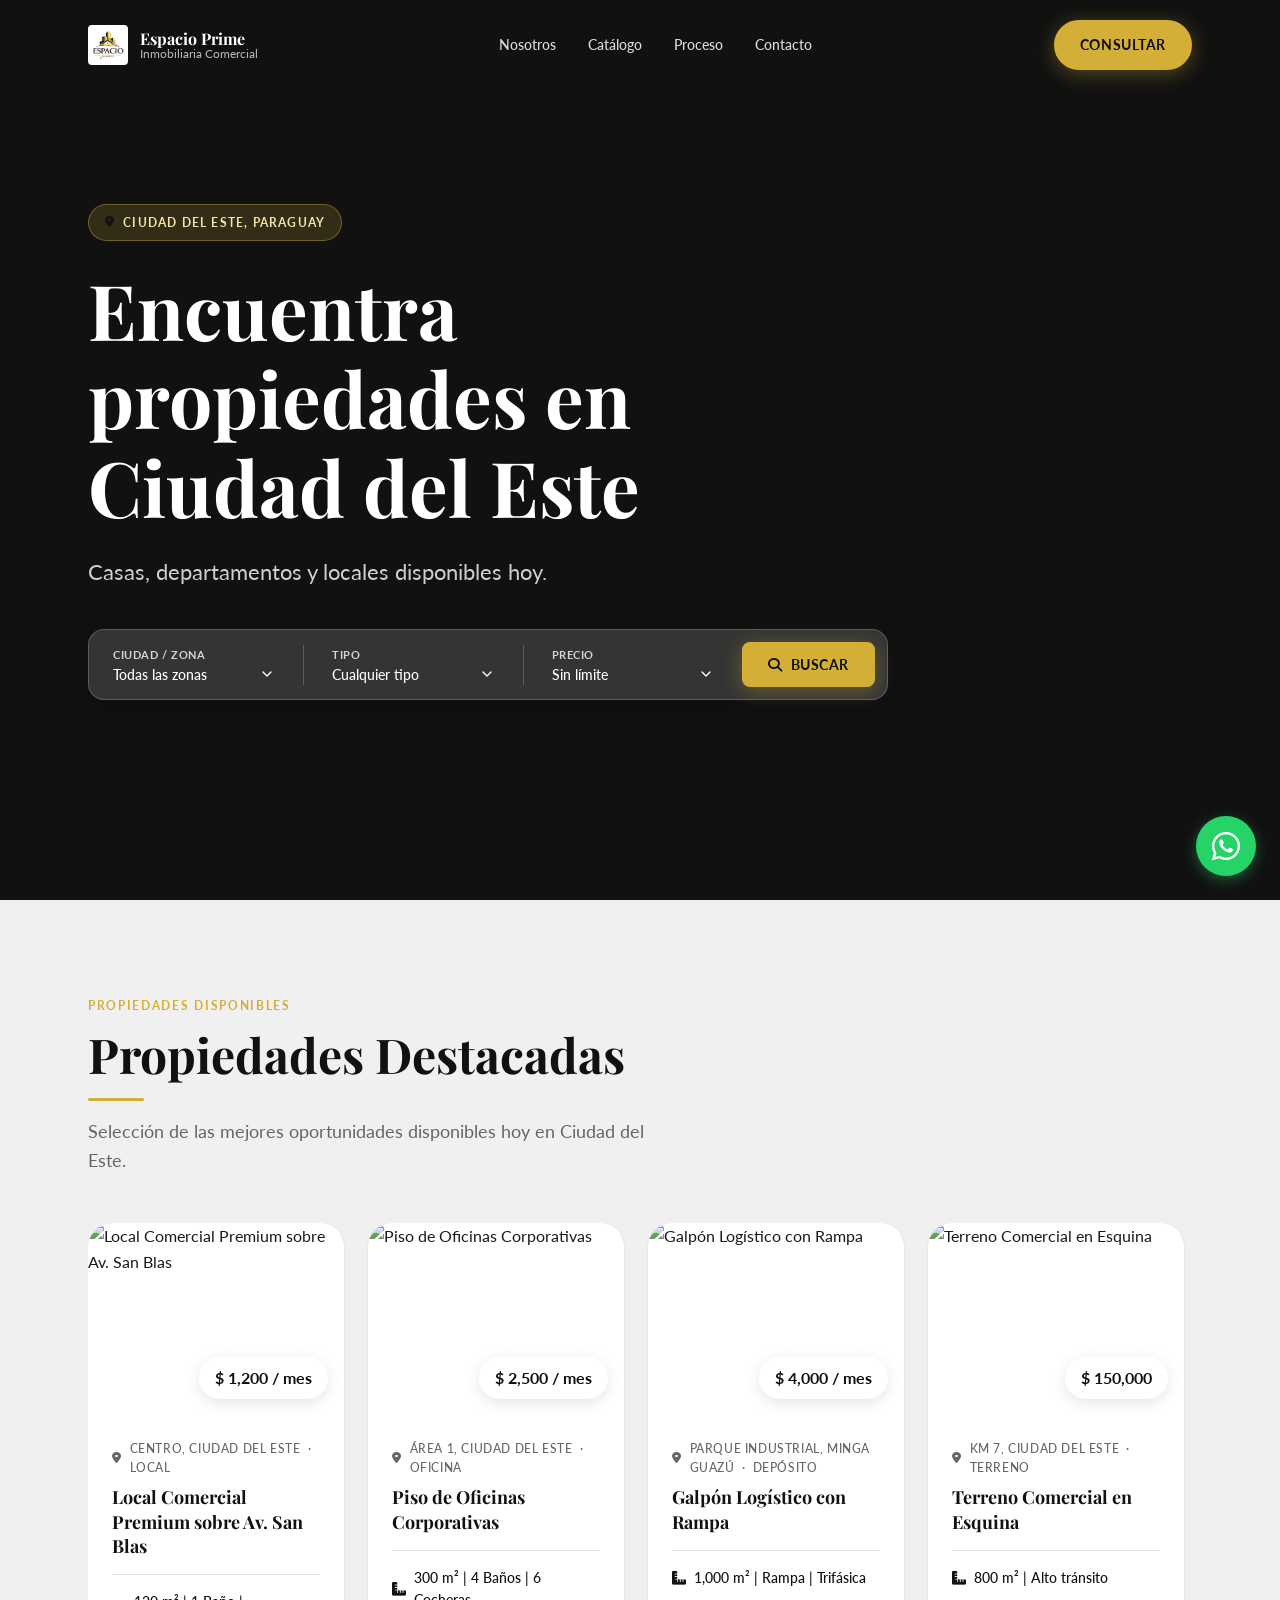
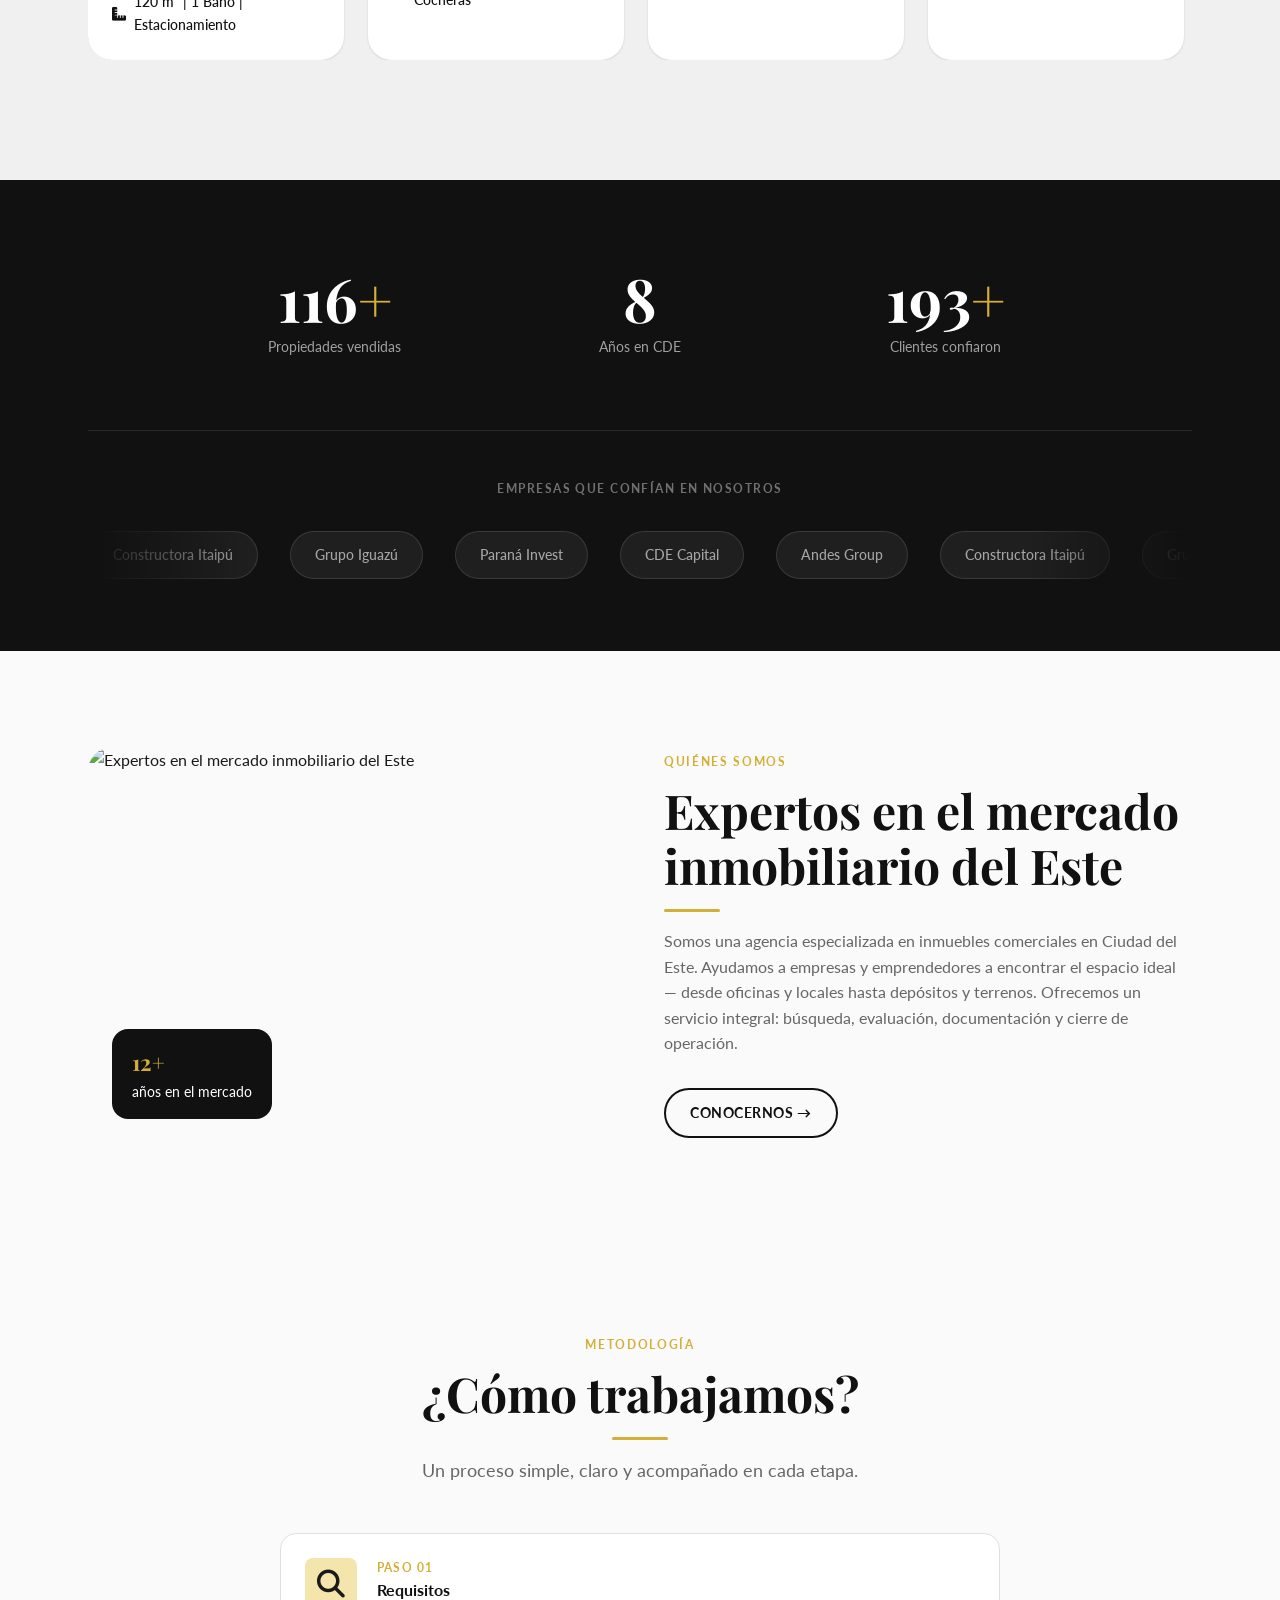
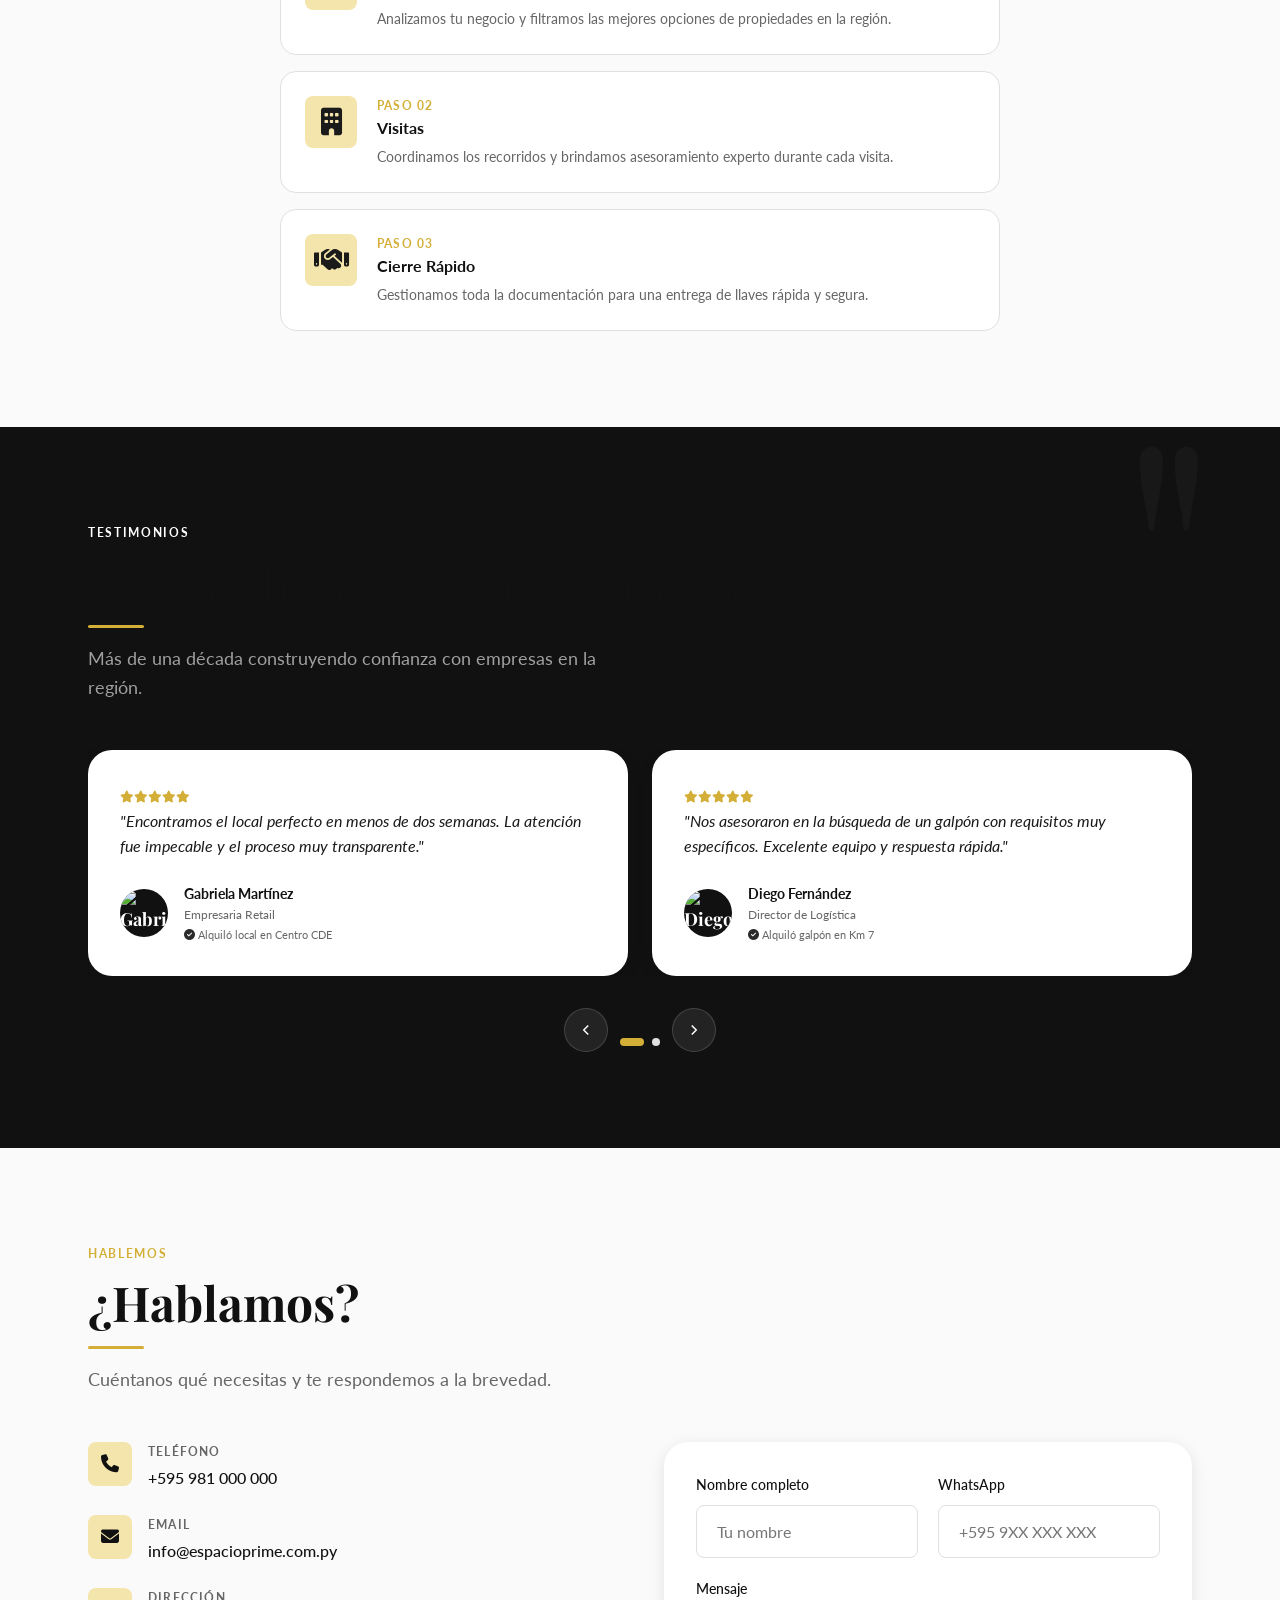
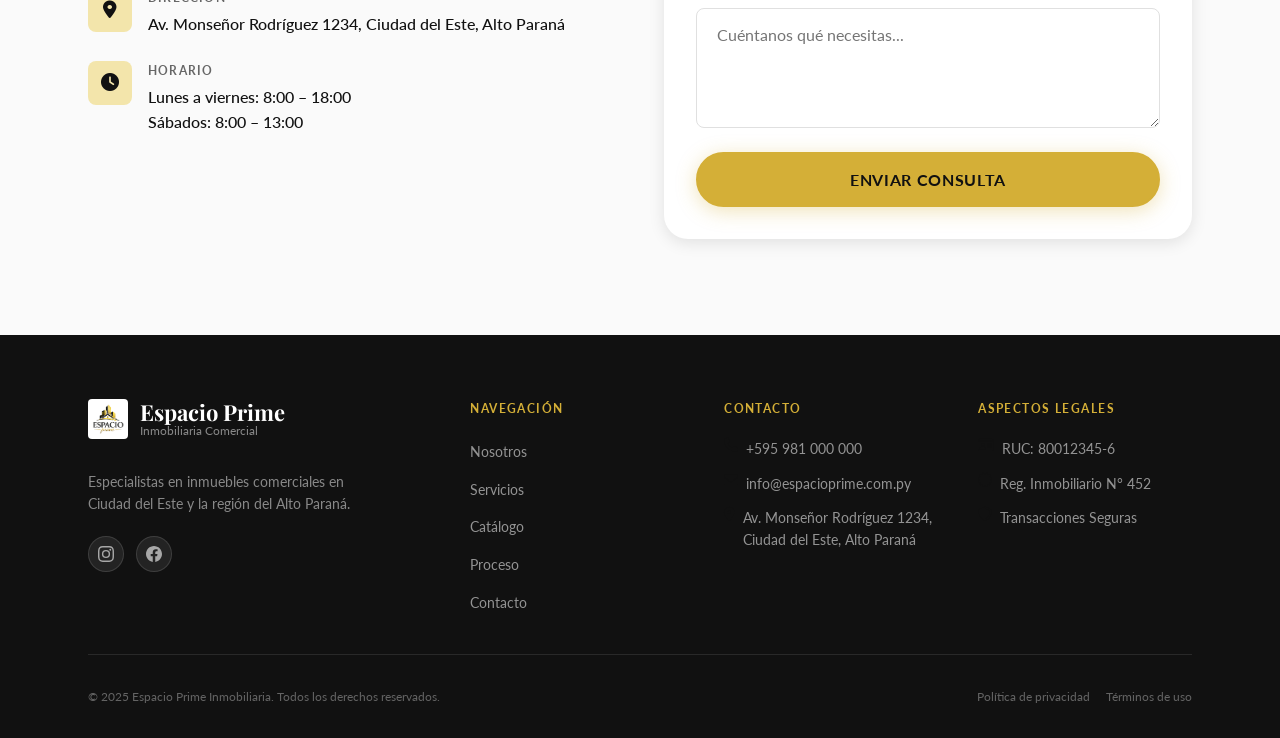
==== commit ff022821: "sección de catálogo" ====
--- a/index.html
+++ b/index.html
@@ -88,7 +88,7 @@
         style="opacity: 0; transform: translateY(30px); animation: heroFadeUp 0.8s var(--ease-out) 0.9s forwards;">
 
         <!-- Search Box -->
-        <form class="hero-search" action="#catalogo">
+        <form class="hero-search" action="servicios.html" method="GET">
           <div class="hero-search__group">
             <label for="search-city">Ciudad / Zona</label>
             <select id="search-city" name="city">
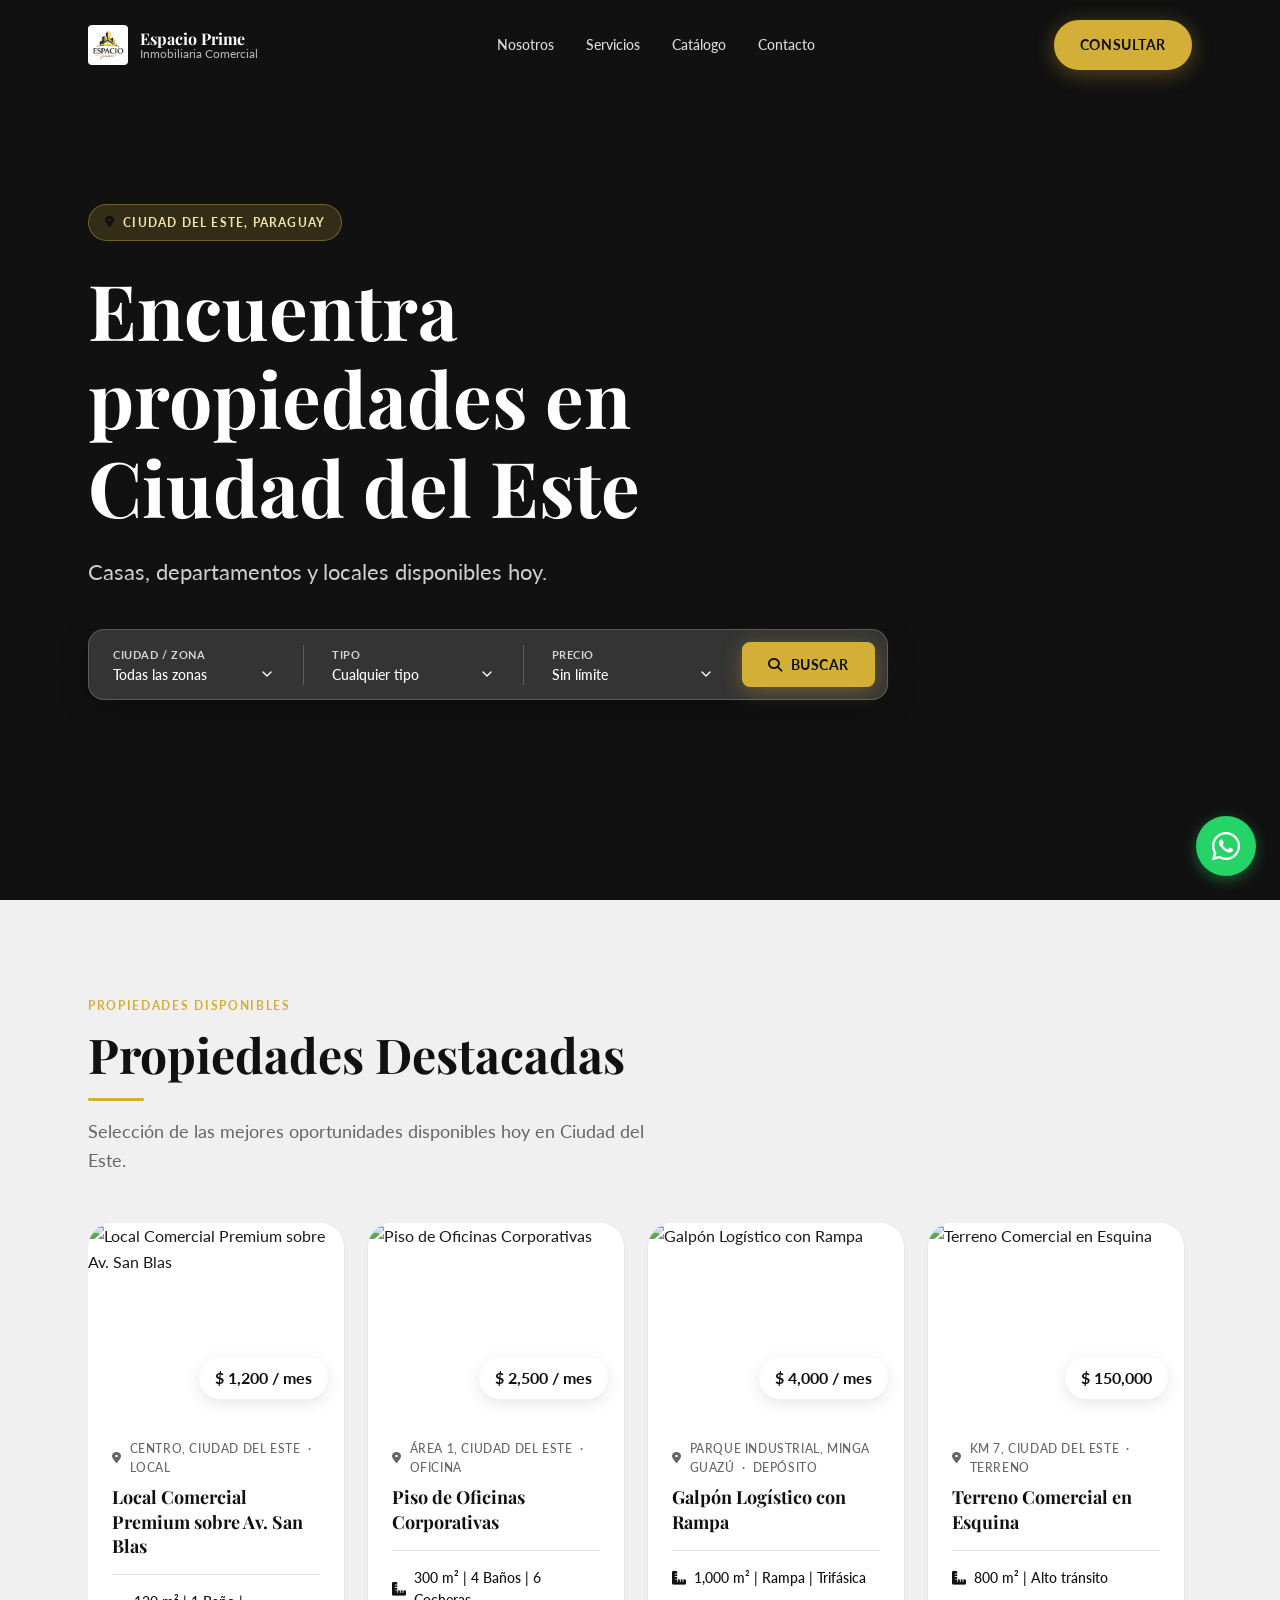
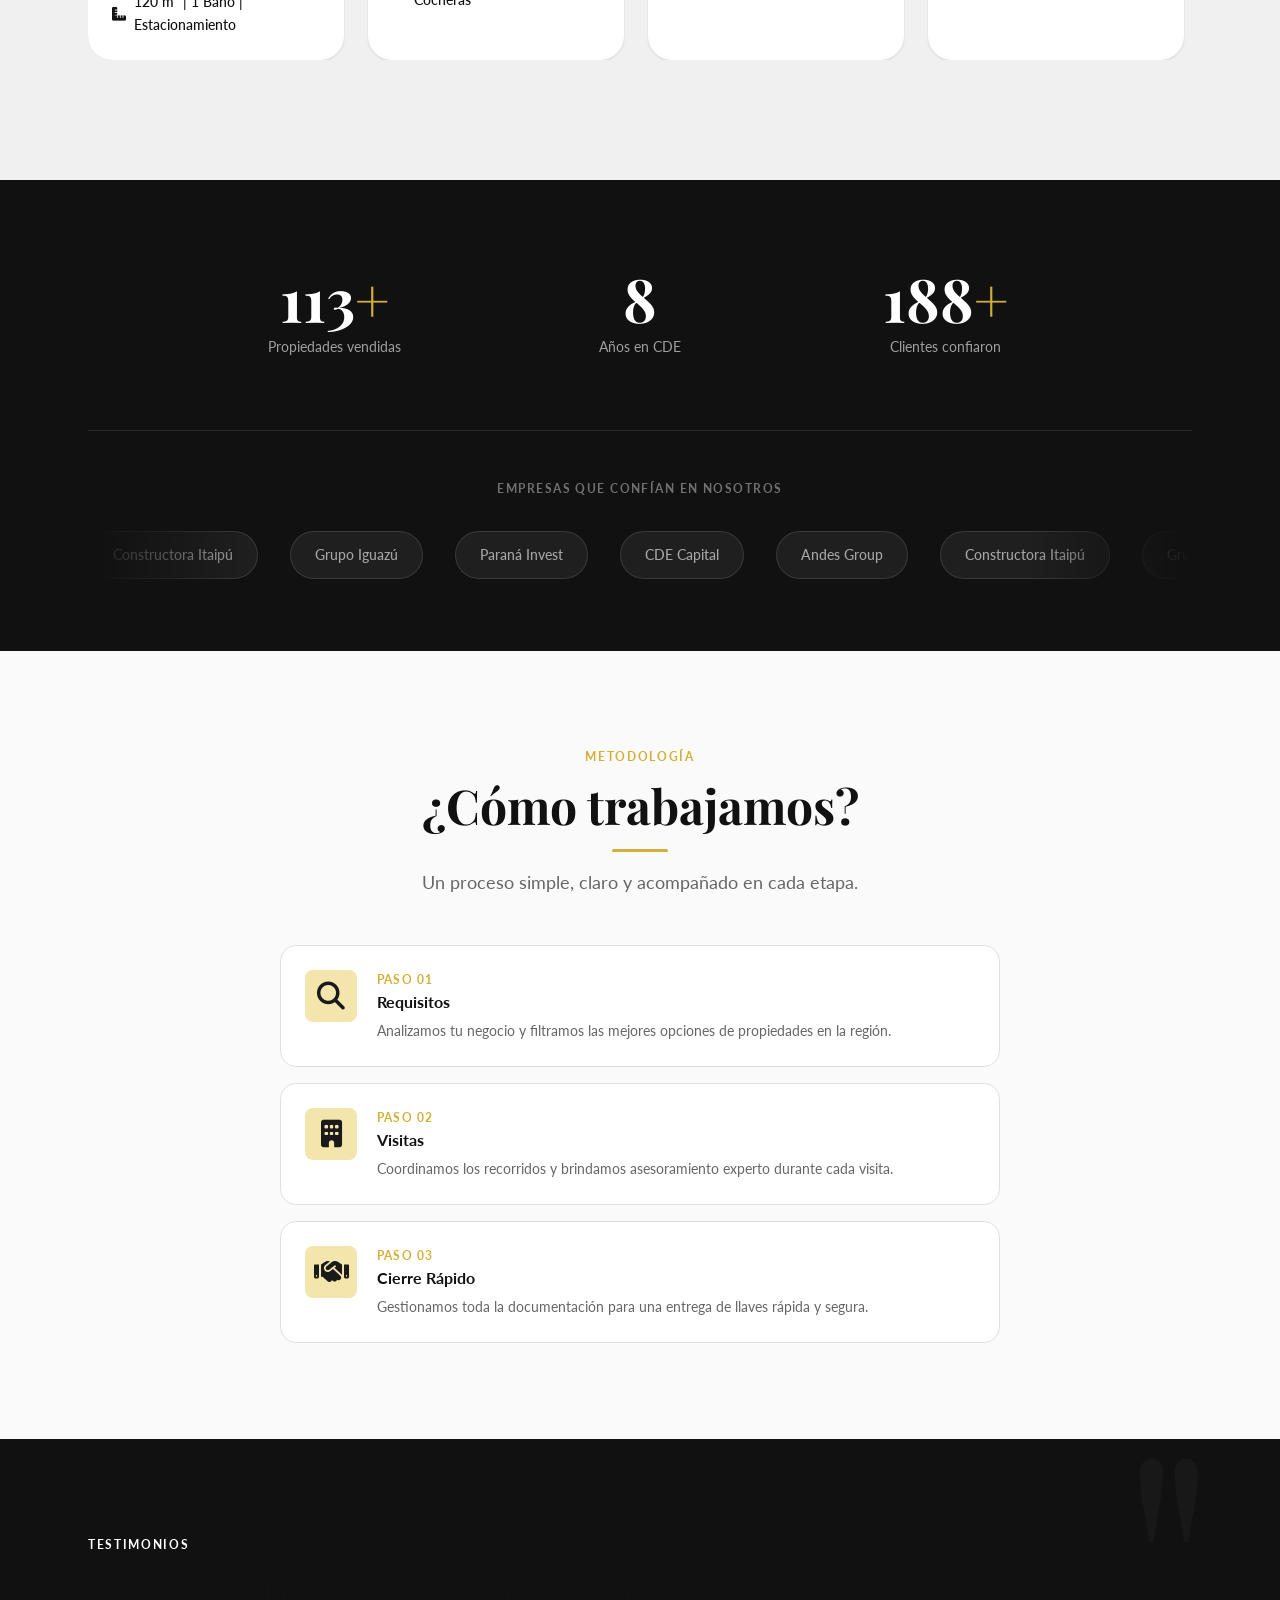
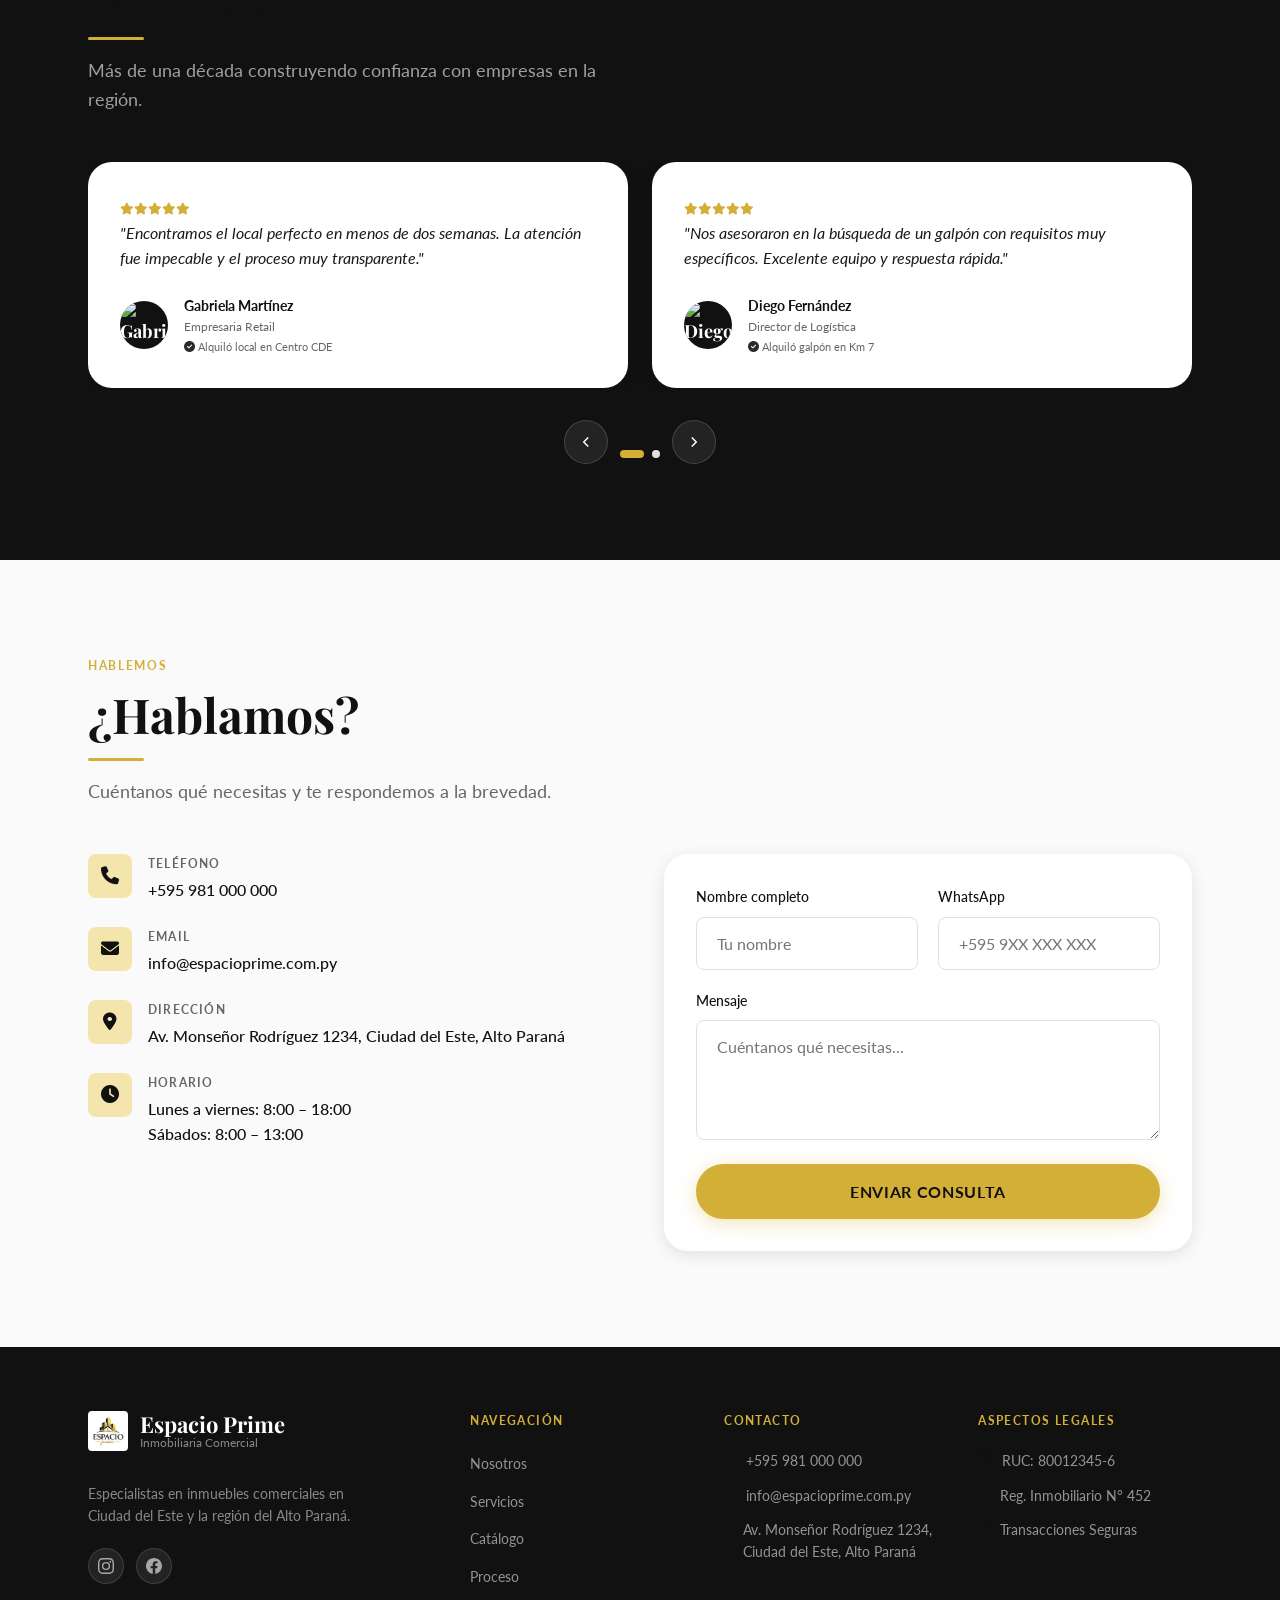
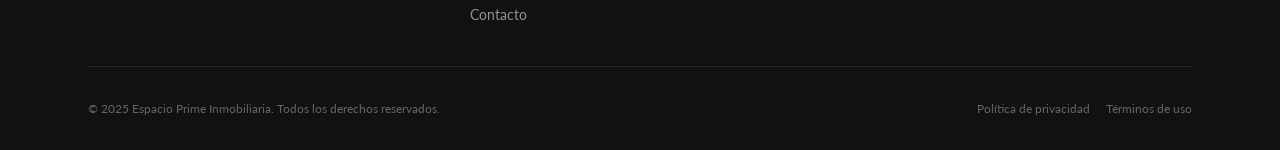
==== commit c483df32: "Add nosotros and catalogo pages; update nav Introduce new pages and navigation updates: adds nosotro" ====
--- a/index.html
+++ b/index.html
@@ -88,7 +88,7 @@
         style="opacity: 0; transform: translateY(30px); animation: heroFadeUp 0.8s var(--ease-out) 0.9s forwards;">
 
         <!-- Search Box -->
-        <form class="hero-search" action="servicios.html" method="GET">
+        <form class="hero-search" action="catalogo.html" method="GET">
           <div class="hero-search__group">
             <label for="search-city">Ciudad / Zona</label>
             <select id="search-city" name="city">
@@ -188,36 +188,7 @@
   </section>
 
 
-  <!-- ════════════════════════════════════════
-       NOSOTROS
-       ════════════════════════════════════════ -->
-  <section class="section about-section" id="nosotros" aria-labelledby="about-title">
-    <div class="container">
-      <div class="about-grid">
-
-        <!-- Image -->
-        <div data-reveal="fade-left">
-          <div class="about__image-wrap">
-            <img src="" alt="Oficina Espacio Prime" class="about__image" data-about-image loading="lazy">
-            <div class="about__image-badge">
-              <strong data-stat-years>12+</strong>
-              años en el mercado
-            </div>
-          </div>
-        </div>
-
-        <!-- Content -->
-        <div class="about__content" data-reveal="fade-right">
-          <span class="section-eyebrow">Quiénes somos</span>
-          <h2 id="about-title" data-about-title>Expertos en el mercado inmobiliario del Este</h2>
-          <div class="divider"></div>
-          <p class="about__body" data-about-body></p>
-          <a href="#contacto" class="btn btn-ghost">Conocernos →</a>
-        </div>
-
-      </div>
-    </div>
-  </section>
+
 
 
 
